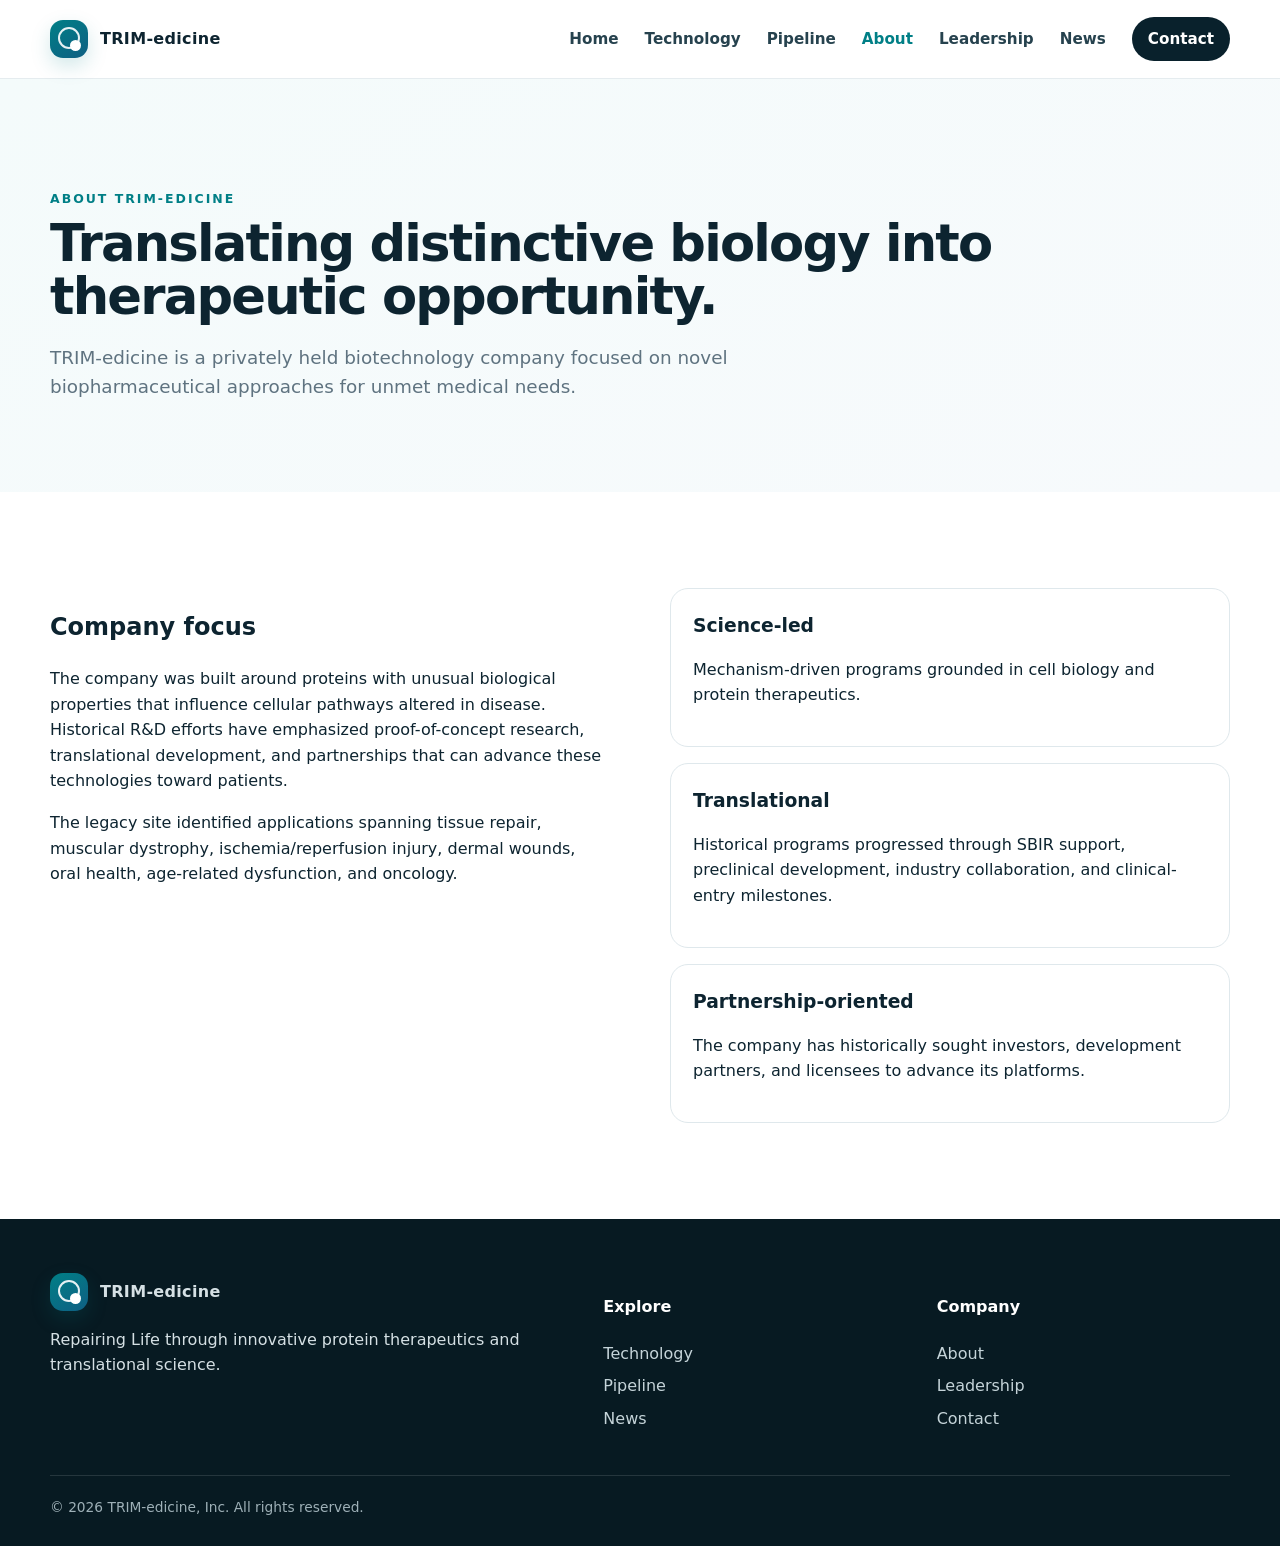
==== about/index.html @ be5250c5 "Build about page" ====
<!doctype html><html lang="en"><head><meta charset="utf-8"><meta name="viewport" content="width=device-width,initial-scale=1"><title>About | TRIM-edicine</title><meta name="description" content="About TRIM-edicine, a biotechnology company developing novel protein and peptide therapeutics."><link rel="stylesheet" href="/assets/css/main.css"></head><body><header class="site-header"><div class="container nav"><a class="brand" href="/"><span class="brand-mark"></span><span>TRIM-edicine</span></a><nav class="nav-links"><a href="/">Home</a><a href="/technology/">Technology</a><a href="/pipeline/">Pipeline</a><a aria-current="page" href="/about/">About</a><a href="/leadership/">Leadership</a><a href="/news/">News</a><a class="nav-cta" href="/contact/">Contact</a></nav><button class="menu-btn" aria-label="Toggle menu">☰</button></div></header><main><section class="page-hero"><div class="container"><div class="eyebrow">About TRIM-edicine</div><h1>Translating distinctive biology into therapeutic opportunity.</h1><p>TRIM-edicine is a privately held biotechnology company focused on novel biopharmaceutical approaches for unmet medical needs.</p></div></section><section><div class="container two-col"><div><h2>Company focus</h2><p>The company was built around proteins with unusual biological properties that influence cellular pathways altered in disease. Historical R&D efforts have emphasized proof-of-concept research, translational development, and partnerships that can advance these technologies toward patients.</p><p>The legacy site identified applications spanning tissue repair, muscular dystrophy, ischemia/reperfusion injury, dermal wounds, oral health, age-related dysfunction, and oncology.</p></div><div class="feature-list"><div class="feature"><h3>Science-led</h3><p>Mechanism-driven programs grounded in cell biology and protein therapeutics.</p></div><div class="feature"><h3>Translational</h3><p>Historical programs progressed through SBIR support, preclinical development, industry collaboration, and clinical-entry milestones.</p></div><div class="feature"><h3>Partnership-oriented</h3><p>The company has historically sought investors, development partners, and licensees to advance its platforms.</p></div></div></div></section></main><footer class="footer"><div class="container footer-grid"><div><div class="brand"><span class="brand-mark"></span><span>TRIM-edicine</span></div><p>Repairing Life through innovative protein therapeutics and translational science.</p></div><div><h4>Explore</h4><a href="/technology/">Technology</a><a href="/pipeline/">Pipeline</a><a href="/news/">News</a></div><div><h4>Company</h4><a href="/about/">About</a><a href="/leadership/">Leadership</a><a href="/contact/">Contact</a></div></div><div class="container footer-bottom">© <span data-year></span> TRIM-edicine, Inc. All rights reserved.</div></footer><script src="/assets/js/main.js"></script></body></html>
---- assets/css/main.css ----
:root{--ink:#0d2430;--muted:#5f7380;--line:#dfe8ec;--paper:#f7fafb;--white:#fff;--brand:#007f86;--brand2:#0f5f83;--accent:#89c8c2;--deep:#09212c;--shadow:0 16px 40px rgba(13,36,48,.10);--radius:24px;--max:1180px}*{box-sizing:border-box}html{scroll-behavior:smooth}body{margin:0;font-family:Inter,ui-sans-serif,system-ui,-apple-system,BlinkMacSystemFont,"Segoe UI",sans-serif;color:var(--ink);background:#fff;line-height:1.6}a{color:inherit;text-decoration:none}.container{width:min(var(--max),calc(100% - 40px));margin:auto}.site-header{position:sticky;top:0;z-index:50;background:rgba(255,255,255,.93);backdrop-filter:blur(14px);border-bottom:1px solid rgba(223,232,236,.8)}.nav{height:78px;display:flex;align-items:center;justify-content:space-between;gap:24px}.brand{display:flex;align-items:center;gap:12px;font-weight:800;letter-spacing:.02em}.brand-mark{width:38px;height:38px;border-radius:13px;background:linear-gradient(145deg,var(--brand),var(--brand2));position:relative;box-shadow:0 8px 20px rgba(0,127,134,.18)}.brand-mark:before,.brand-mark:after{content:"";position:absolute;border:2px solid rgba(255,255,255,.9);border-radius:50%}.brand-mark:before{width:18px;height:18px;left:8px;top:7px}.brand-mark:after{width:7px;height:7px;right:7px;bottom:7px;background:#fff}.nav-links{display:flex;align-items:center;gap:26px;font-size:.95rem;font-weight:650}.nav-links a{color:#26424e}.nav-links a:hover,.nav-links a[aria-current="page"]{color:var(--brand)}.nav-cta{padding:10px 16px;border-radius:999px;background:var(--deep);color:#fff!important}.menu-btn{display:none;border:0;background:none;font-size:1.5rem}.hero{position:relative;overflow:hidden;background:radial-gradient(circle at 80% 20%,rgba(137,200,194,.35),transparent 28%),linear-gradient(145deg,#f8fcfc 0%,#eef8f8 50%,#f8fbfd 100%)}.hero:after{content:"";position:absolute;width:520px;height:520px;border:1px solid rgba(0,127,134,.14);border-radius:50%;right:-120px;top:-180px;box-shadow:0 0 0 70px rgba(0,127,134,.03),0 0 0 140px rgba(15,95,131,.025)}.hero-grid{min-height:650px;display:grid;grid-template-columns:1.1fr .9fr;align-items:center;gap:70px;position:relative;z-index:1}.eyebrow{font-size:.78rem;letter-spacing:.16em;text-transform:uppercase;font-weight:800;color:var(--brand)}h1{font-size:clamp(3rem,6vw,5.7rem);line-height:.98;letter-spacing:-.045em;margin:.18em 0 .28em}.hero p{font-size:1.22rem;color:#49636f;max-width:680px}.actions{display:flex;gap:12px;flex-wrap:wrap;margin-top:30px}.btn{display:inline-flex;align-items:center;justify-content:center;padding:13px 20px;border-radius:999px;font-weight:750;border:1px solid var(--deep);transition:.2s}.btn.primary{background:var(--deep);color:#fff}.btn.secondary{background:rgba(255,255,255,.55)}.btn:hover{transform:translateY(-1px);box-shadow:0 8px 20px rgba(13,36,48,.10)}.hero-visual{height:390px;position:relative}.orbit{position:absolute;border:1px solid rgba(0,127,134,.18);border-radius:50%;inset:22px}.orbit.two{inset:72px;transform:rotate(24deg)}.orbit.three{inset:115px;transform:rotate(-30deg)}.node{position:absolute;width:88px;height:88px;border-radius:28px;background:#fff;box-shadow:var(--shadow);display:grid;place-items:center;font-weight:800;color:var(--brand2)}.node.one{top:24px;left:42%}.node.two{right:18px;top:48%}.node.three{left:18px;bottom:20px}.core{position:absolute;inset:50% auto auto 50%;transform:translate(-50%,-50%);width:128px;height:128px;border-radius:42px;background:linear-gradient(145deg,var(--brand),var(--brand2));color:#fff;display:grid;place-items:center;text-align:center;font-weight:800;box-shadow:0 20px 50px rgba(0,127,134,.28)}section{padding:96px 0}.section-head{display:flex;justify-content:space-between;align-items:end;gap:30px;margin-bottom:40px}.section-head h2,.page-hero h1{font-size:clamp(2.2rem,4vw,4rem);line-height:1.05;letter-spacing:-.035em;margin:.15em 0}.section-head p{max-width:620px;color:var(--muted)}.cards{display:grid;grid-template-columns:repeat(3,1fr);gap:22px}.card{border:1px solid var(--line);border-radius:var(--radius);padding:30px;background:#fff;min-height:260px;transition:.22s}.card:hover{transform:translateY(-4px);box-shadow:var(--shadow)}.tag{display:inline-block;padding:6px 10px;border-radius:999px;background:#eef8f7;color:var(--brand);font-size:.78rem;font-weight:800}.card h3{font-size:1.55rem;margin:26px 0 10px}.card p,.person p{color:var(--muted)}.arrow{margin-top:28px;font-weight:800;color:var(--brand)}.band{background:var(--deep);color:#fff}.band p{color:#c5d2d7}.stats{display:grid;grid-template-columns:repeat(4,1fr);gap:18px}.stat{padding:30px;border-left:1px solid rgba(255,255,255,.16)}.stat strong{display:block;font-size:2rem}.page-hero{padding:110px 0 72px;background:linear-gradient(150deg,#f4fbfb,#f7fafc)}.page-hero p{font-size:1.15rem;max-width:760px;color:var(--muted)}.two-col{display:grid;grid-template-columns:1fr 1fr;gap:60px;align-items:start}.feature-list{display:grid;gap:16px}.feature,.contact-card{padding:22px;border:1px solid var(--line);border-radius:18px;background:#fff}.feature h3{margin:0 0 6px}.program{padding:34px;border:1px solid var(--line);border-radius:26px;margin-bottom:22px}.program-grid{display:grid;grid-template-columns:180px 1fr;gap:30px}.program-code{font-size:2.4rem;font-weight:900;color:var(--brand);letter-spacing:-.04em}.pipeline-table{width:100%;border-collapse:collapse;border:1px solid var(--line);border-radius:20px;overflow:hidden}.pipeline-table th,.pipeline-table td{padding:18px 20px;border-bottom:1px solid var(--line);text-align:left}.pipeline-table th{background:#f5f9fa;font-size:.8rem;text-transform:uppercase;letter-spacing:.08em}.status{display:inline-block;padding:5px 10px;border-radius:999px;background:#eef8f7;color:var(--brand);font-weight:800;font-size:.78rem}.people{display:grid;grid-template-columns:repeat(2,1fr);gap:22px}.person{padding:28px;border:1px solid var(--line);border-radius:24px}.person h3{margin:4px 0}.person .role{color:var(--brand);font-weight:800}.news-grid{display:grid;grid-template-columns:repeat(3,1fr);gap:22px}.news-card{padding:26px;border:1px solid var(--line);border-radius:22px}.news-card time{font-size:.82rem;color:var(--brand);font-weight:800}.news-card h3{font-size:1.15rem;line-height:1.35}.notice{padding:18px 20px;border-radius:16px;background:#fff9e8;border:1px solid #f4df9a;color:#66551c}.contact-list{display:grid;gap:16px;margin-top:24px}.footer{background:#071a22;color:#d5e0e4;padding:54px 0 28px}.footer-grid{display:grid;grid-template-columns:1.4fr .8fr .8fr;gap:40px}.footer h4{color:#fff}.footer a{display:block;margin:7px 0;color:#c5d4d9}.footer-bottom{border-top:1px solid rgba(255,255,255,.12);margin-top:36px;padding-top:20px;font-size:.86rem;color:#9eb0b7}@media(max-width:900px){.nav-links{display:none;position:absolute;top:78px;left:0;right:0;background:#fff;padding:22px;flex-direction:column;border-bottom:1px solid var(--line)}.nav-links.open{display:flex}.menu-btn{display:block}.hero-grid,.two-col,.program-grid{grid-template-columns:1fr}.hero-grid{padding:70px 0;min-height:auto}.hero-visual{height:310px}.cards,.news-grid,.stats,.people,.footer-grid{grid-template-columns:1fr 1fr}}@media(max-width:620px){.container{width:min(100% - 26px,var(--max))}.cards,.news-grid,.stats,.people,.footer-grid{grid-template-columns:1fr}section{padding:68px 0}h1{font-size:3rem}.hero-visual{height:260px}.node{width:68px;height:68px;border-radius:22px;font-size:.85rem}.core{width:105px;height:105px;border-radius:34px}}
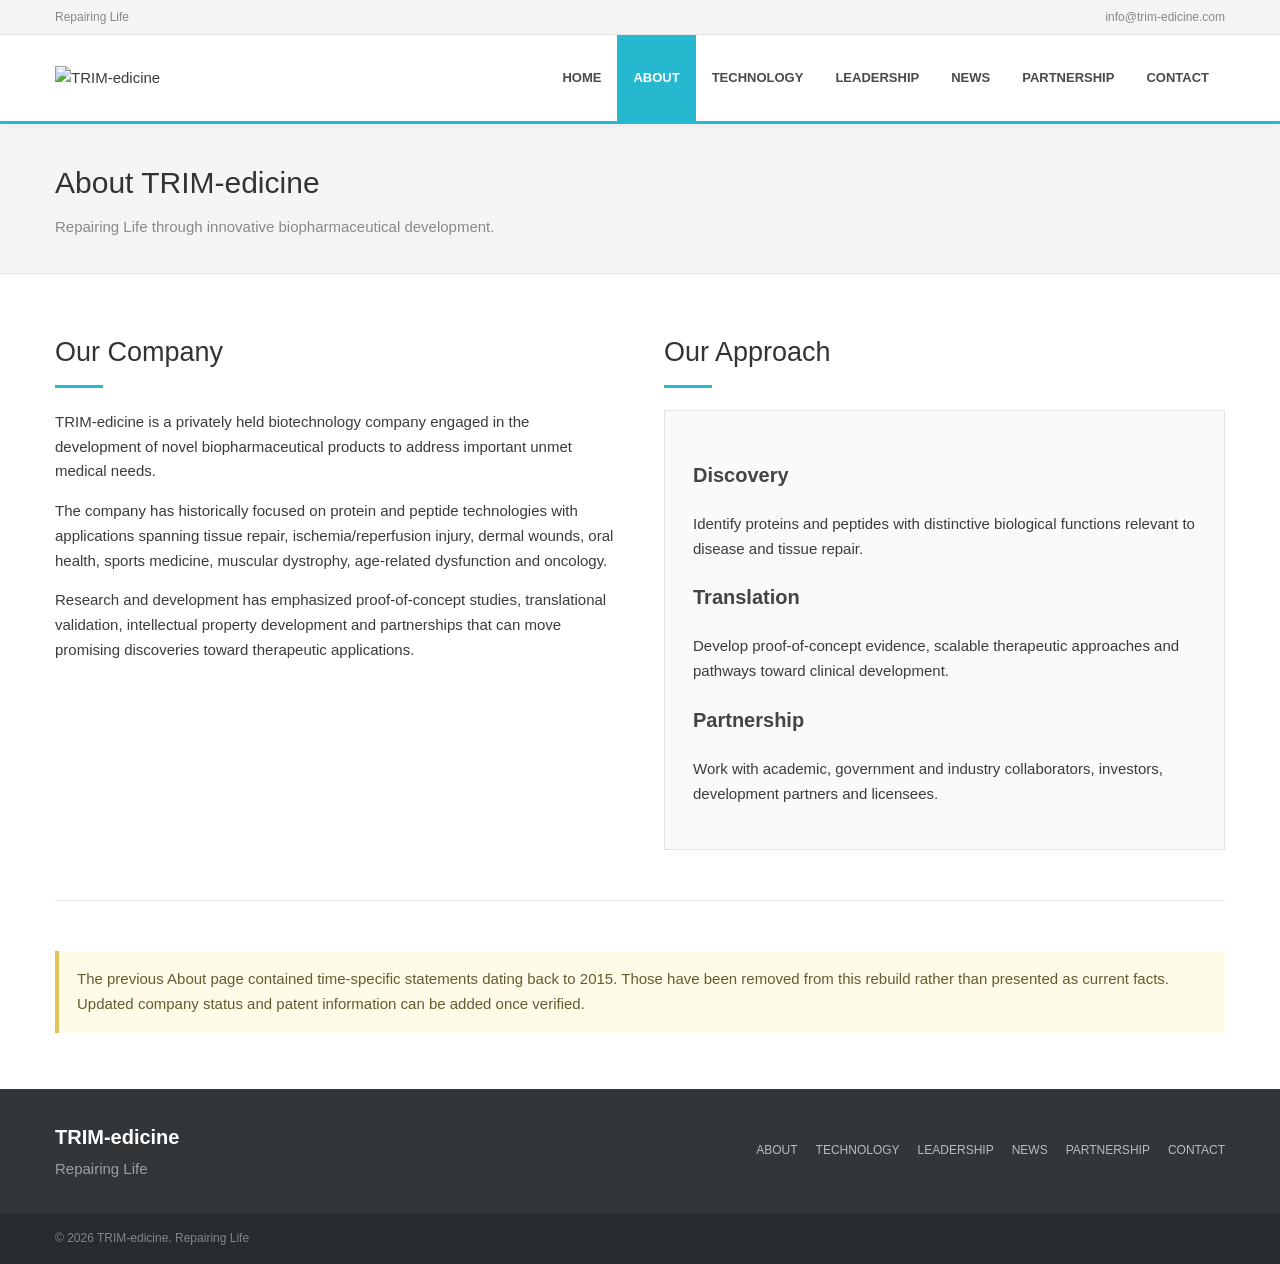
==== commit c4a5682d: "Match About page to original brand" ====
--- a/about/index.html
+++ b/about/index.html
@@ -1 +1 @@
-<!doctype html><html lang="en"><head><meta charset="utf-8"><meta name="viewport" content="width=device-width,initial-scale=1"><title>About | TRIM-edicine</title><meta name="description" content="About TRIM-edicine, a biotechnology company developing novel protein and peptide therapeutics."><link rel="stylesheet" href="/assets/css/main.css"></head><body><header class="site-header"><div class="container nav"><a class="brand" href="/"><span class="brand-mark"></span><span>TRIM-edicine</span></a><nav class="nav-links"><a href="/">Home</a><a href="/technology/">Technology</a><a href="/pipeline/">Pipeline</a><a aria-current="page" href="/about/">About</a><a href="/leadership/">Leadership</a><a href="/news/">News</a><a class="nav-cta" href="/contact/">Contact</a></nav><button class="menu-btn" aria-label="Toggle menu">☰</button></div></header><main><section class="page-hero"><div class="container"><div class="eyebrow">About TRIM-edicine</div><h1>Translating distinctive biology into therapeutic opportunity.</h1><p>TRIM-edicine is a privately held biotechnology company focused on novel biopharmaceutical approaches for unmet medical needs.</p></div></section><section><div class="container two-col"><div><h2>Company focus</h2><p>The company was built around proteins with unusual biological properties that influence cellular pathways altered in disease. Historical R&D efforts have emphasized proof-of-concept research, translational development, and partnerships that can advance these technologies toward patients.</p><p>The legacy site identified applications spanning tissue repair, muscular dystrophy, ischemia/reperfusion injury, dermal wounds, oral health, age-related dysfunction, and oncology.</p></div><div class="feature-list"><div class="feature"><h3>Science-led</h3><p>Mechanism-driven programs grounded in cell biology and protein therapeutics.</p></div><div class="feature"><h3>Translational</h3><p>Historical programs progressed through SBIR support, preclinical development, industry collaboration, and clinical-entry milestones.</p></div><div class="feature"><h3>Partnership-oriented</h3><p>The company has historically sought investors, development partners, and licensees to advance its platforms.</p></div></div></div></section></main><footer class="footer"><div class="container footer-grid"><div><div class="brand"><span class="brand-mark"></span><span>TRIM-edicine</span></div><p>Repairing Life through innovative protein therapeutics and translational science.</p></div><div><h4>Explore</h4><a href="/technology/">Technology</a><a href="/pipeline/">Pipeline</a><a href="/news/">News</a></div><div><h4>Company</h4><a href="/about/">About</a><a href="/leadership/">Leadership</a><a href="/contact/">Contact</a></div></div><div class="container footer-bottom">© <span data-year></span> TRIM-edicine, Inc. All rights reserved.</div></footer><script src="/assets/js/main.js"></script></body></html>+<!doctype html><html lang="en"><head><meta charset="utf-8"><meta name="viewport" content="width=device-width,initial-scale=1"><title>About | TRIM-edicine</title><meta name="description" content="About TRIM-edicine, a privately held biotechnology company developing novel biopharmaceutical products."><script>document.write('<base href="'+(location.hostname.endsWith('github.io')?'/trim-edicine-website/':'/')+'">')</script><link rel="stylesheet" href="assets/css/main.css"></head><body><div class="topbar"><div class="container topbar-inner"><span>Repairing Life</span><a href="mailto:info@trim-edicine.com">info@trim-edicine.com</a></div></div><header class="site-header"><div class="container nav"><a class="brand" href=""><img src="https://www.trim-edicine.com/wp-content/uploads/2015/04/Logo-Full-Color-Large-1-1-e1429759358496.jpg" alt="TRIM-edicine"></a><nav class="nav-links"><a href="">Home</a><a aria-current="page" href="about/">About</a><a href="technology/">Technology</a><a href="leadership/">Leadership</a><a href="news/">News</a><a href="partnership/">Partnership</a><a href="contact/">Contact</a></nav><button class="menu-btn" aria-label="Toggle menu">☰</button></div></header><main><section class="page-heading"><div class="container"><h1>About TRIM-edicine</h1><p>Repairing Life through innovative biopharmaceutical development.</p></div></section><section class="content-section"><div class="container two-col"><div><h2>Our Company</h2><p>TRIM-edicine is a privately held biotechnology company engaged in the development of novel biopharmaceutical products to address important unmet medical needs.</p><p>The company has historically focused on protein and peptide technologies with applications spanning tissue repair, ischemia/reperfusion injury, dermal wounds, oral health, sports medicine, muscular dystrophy, age-related dysfunction and oncology.</p><p>Research and development has emphasized proof-of-concept studies, translational validation, intellectual property development and partnerships that can move promising discoveries toward therapeutic applications.</p></div><div><h2>Our Approach</h2><div class="contact-card"><h3>Discovery</h3><p>Identify proteins and peptides with distinctive biological functions relevant to disease and tissue repair.</p><h3>Translation</h3><p>Develop proof-of-concept evidence, scalable therapeutic approaches and pathways toward clinical development.</p><h3>Partnership</h3><p>Work with academic, government and industry collaborators, investors, development partners and licensees.</p></div></div></div><div class="container"><div class="section-divider"></div><div class="notice">The previous About page contained time-specific statements dating back to 2015. Those have been removed from this rebuild rather than presented as current facts. Updated company status and patent information can be added once verified.</div></div></section></main><footer class="footer"><div class="container footer-main"><div><h3>TRIM-edicine</h3><p>Repairing Life</p></div><div class="footer-links"><a href="about/">About</a><a href="technology/">Technology</a><a href="leadership/">Leadership</a><a href="news/">News</a><a href="partnership/">Partnership</a><a href="contact/">Contact</a></div></div><div class="footer-bottom"><div class="container">© <span data-year></span> TRIM-edicine. Repairing Life</div></div></footer><script src="assets/js/main.js"></script></body></html>
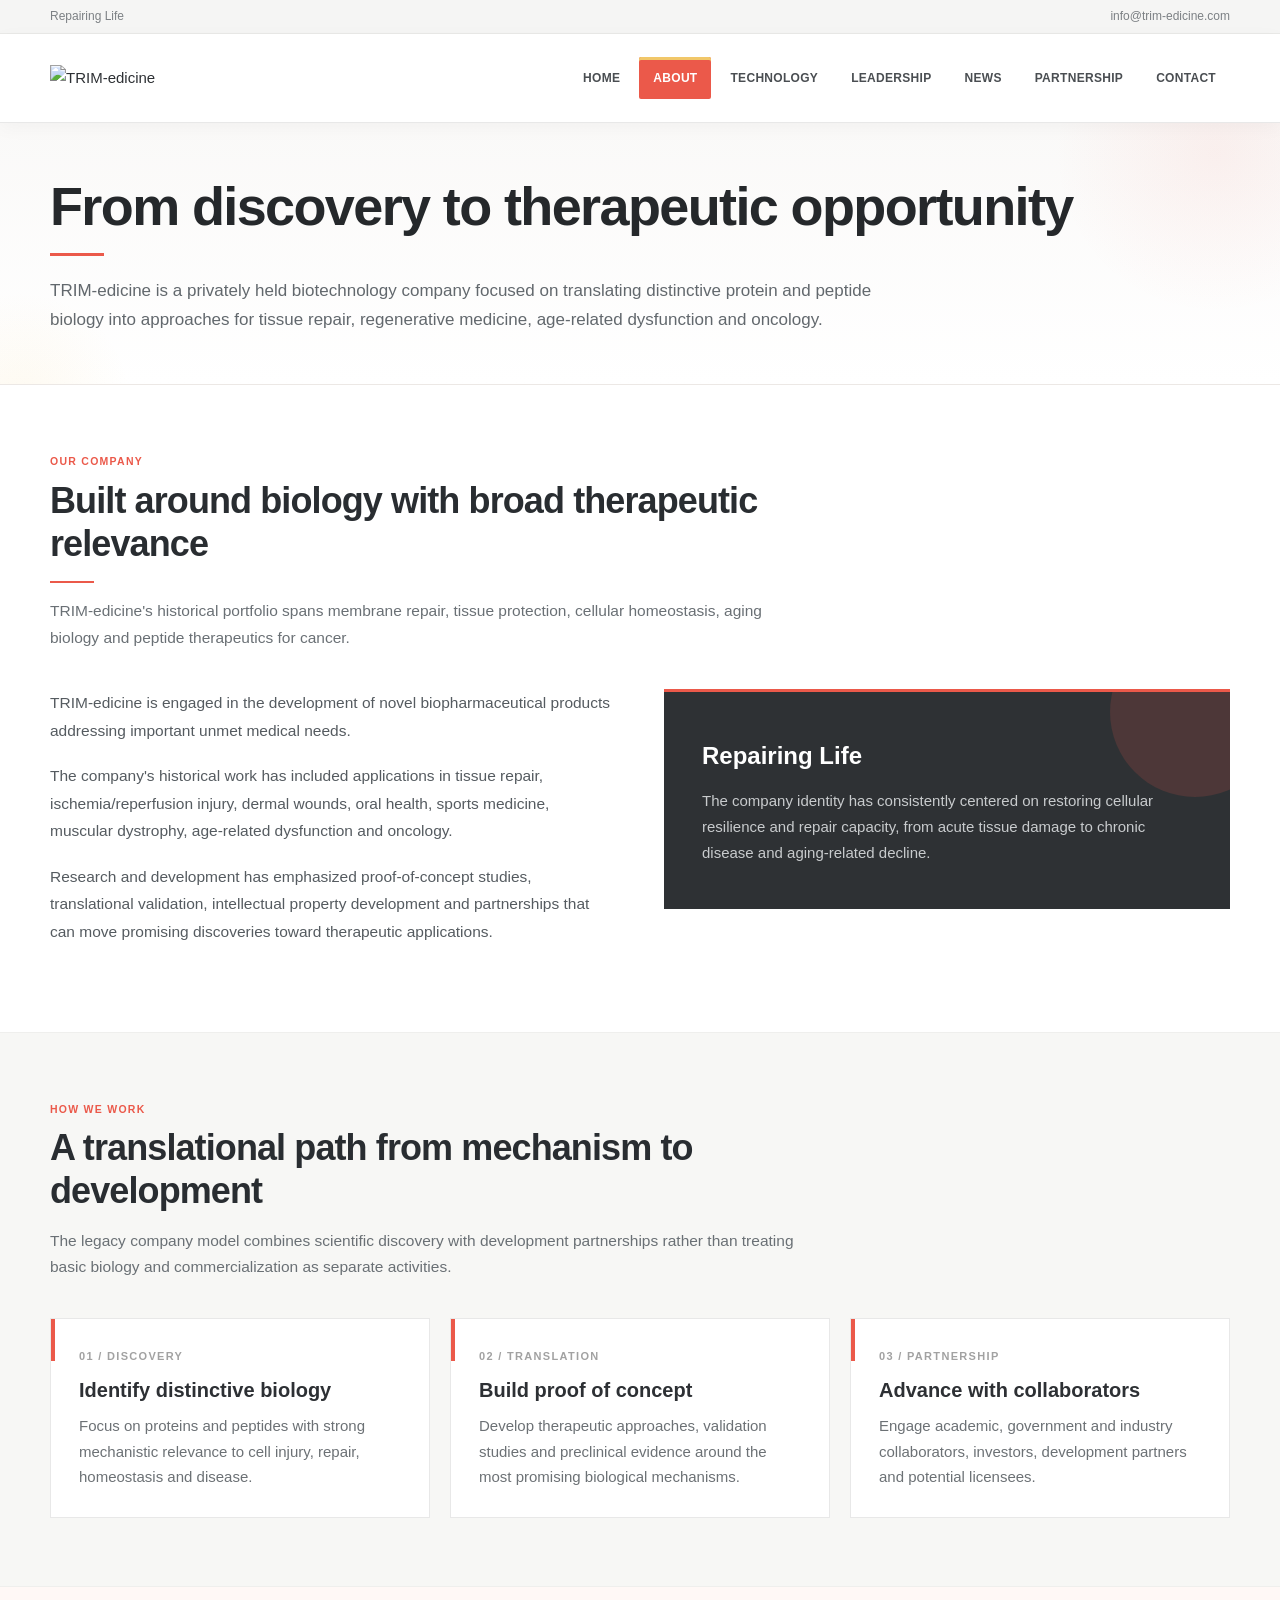
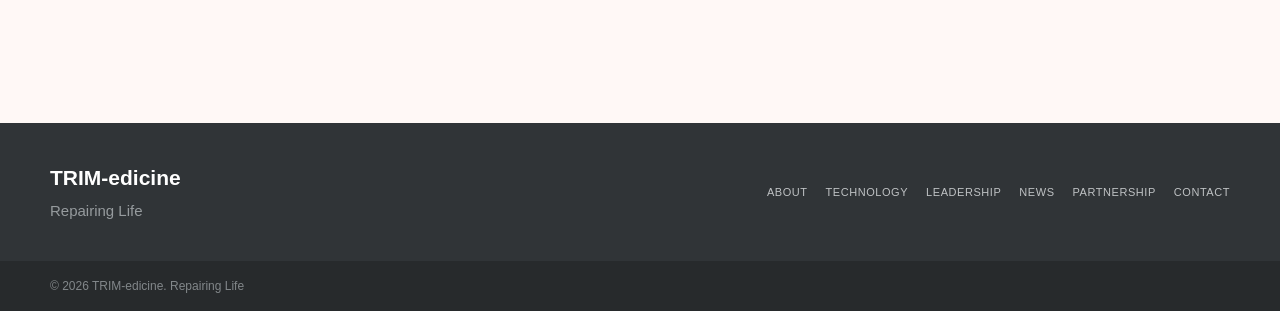
==== commit c50f20df: "Prepare production site for DreamHost launch" ====
--- a/about/index.html
+++ b/about/index.html
@@ -1 +1 @@
-<!doctype html><html lang="en"><head><meta charset="utf-8"><meta name="viewport" content="width=device-width,initial-scale=1"><title>About | TRIM-edicine</title><meta name="description" content="About TRIM-edicine, a privately held biotechnology company developing novel biopharmaceutical products."><script>document.write('<base href="'+(location.hostname.endsWith('github.io')?'/trim-edicine-website/':'/')+'">')</script><link rel="stylesheet" href="assets/css/main.css"></head><body><div class="topbar"><div class="container topbar-inner"><span>Repairing Life</span><a href="mailto:info@trim-edicine.com">info@trim-edicine.com</a></div></div><header class="site-header"><div class="container nav"><a class="brand" href=""><img src="https://www.trim-edicine.com/wp-content/uploads/2015/04/Logo-Full-Color-Large-1-1-e1429759358496.jpg" alt="TRIM-edicine"></a><nav class="nav-links"><a href="">Home</a><a aria-current="page" href="about/">About</a><a href="technology/">Technology</a><a href="leadership/">Leadership</a><a href="news/">News</a><a href="partnership/">Partnership</a><a href="contact/">Contact</a></nav><button class="menu-btn" aria-label="Toggle menu">☰</button></div></header><main><section class="page-heading"><div class="container"><h1>About TRIM-edicine</h1><p>Repairing Life through innovative biopharmaceutical development.</p></div></section><section class="content-section"><div class="container two-col"><div><h2>Our Company</h2><p>TRIM-edicine is a privately held biotechnology company engaged in the development of novel biopharmaceutical products to address important unmet medical needs.</p><p>The company has historically focused on protein and peptide technologies with applications spanning tissue repair, ischemia/reperfusion injury, dermal wounds, oral health, sports medicine, muscular dystrophy, age-related dysfunction and oncology.</p><p>Research and development has emphasized proof-of-concept studies, translational validation, intellectual property development and partnerships that can move promising discoveries toward therapeutic applications.</p></div><div><h2>Our Approach</h2><div class="contact-card"><h3>Discovery</h3><p>Identify proteins and peptides with distinctive biological functions relevant to disease and tissue repair.</p><h3>Translation</h3><p>Develop proof-of-concept evidence, scalable therapeutic approaches and pathways toward clinical development.</p><h3>Partnership</h3><p>Work with academic, government and industry collaborators, investors, development partners and licensees.</p></div></div></div><div class="container"><div class="section-divider"></div><div class="notice">The previous About page contained time-specific statements dating back to 2015. Those have been removed from this rebuild rather than presented as current facts. Updated company status and patent information can be added once verified.</div></div></section></main><footer class="footer"><div class="container footer-main"><div><h3>TRIM-edicine</h3><p>Repairing Life</p></div><div class="footer-links"><a href="about/">About</a><a href="technology/">Technology</a><a href="leadership/">Leadership</a><a href="news/">News</a><a href="partnership/">Partnership</a><a href="contact/">Contact</a></div></div><div class="footer-bottom"><div class="container">© <span data-year></span> TRIM-edicine. Repairing Life</div></div></footer><script src="assets/js/main.js"></script></body></html>+<!doctype html><html lang="en"><head><meta charset="utf-8"><meta name="viewport" content="width=device-width,initial-scale=1"><title>About | TRIM-edicine — Version 2</title><meta name="description" content="About TRIM-edicine, a biotechnology company developing novel biopharmaceutical products."><script>document.write('<base href="'+(location.hostname.endsWith('github.io')?'/trim-edicine-website/v2/':'/v2/')+'">')</script><link rel="stylesheet" href="assets/css/v2.css?v=1"></head><body><div class="v2-topbar"><div class="v2-container"><span>Repairing Life</span><a href="mailto:info@trim-edicine.com">info@trim-edicine.com</a></div></div><header class="v2-header"><div class="v2-container v2-nav"><a class="v2-brand" href=""><img src="https://www.trim-edicine.com/wp-content/uploads/2015/04/Logo-Full-Color-Large-1-1-e1429759358496.jpg" alt="TRIM-edicine"></a><nav class="v2-links"><a href="">Home</a><a aria-current="page" href="about/">About</a><a href="technology/">Technology</a><a href="leadership/">Leadership</a><a href="news/">News</a><a href="partnership/">Partnership</a><a href="contact/">Contact</a></nav><button class="v2-menu" aria-label="Toggle menu">☰</button></div></header><main><section class="v2-page-hero"><div class="v2-container"><div class="v2-eyebrow">About TRIM-edicine</div><h1>From discovery to therapeutic opportunity</h1><p>TRIM-edicine is a privately held biotechnology company focused on translating distinctive protein and peptide biology into approaches for tissue repair, regenerative medicine, age-related dysfunction and oncology.</p><div class="v2-hero-meta"><span class="v2-chip">Biopharmaceutical development</span><span class="v2-chip">Translational research</span><span class="v2-chip">Partnership driven</span></div></div></section><section class="v2-section"><div class="v2-container"><div class="v2-section-title"><div><div class="v2-kicker">Our company</div><h2>Built around biology with broad therapeutic relevance</h2><div class="v2-rule"></div></div><p>TRIM-edicine's historical portfolio spans membrane repair, tissue protection, cellular homeostasis, aging biology and peptide therapeutics for cancer.</p></div><div class="v2-grid-2"><div class="v2-copy"><p>TRIM-edicine is engaged in the development of novel biopharmaceutical products addressing important unmet medical needs.</p><p>The company's historical work has included applications in tissue repair, ischemia/reperfusion injury, dermal wounds, oral health, sports medicine, muscular dystrophy, age-related dysfunction and oncology.</p><p>Research and development has emphasized proof-of-concept studies, translational validation, intellectual property development and partnerships that can move promising discoveries toward therapeutic applications.</p></div><div class="v2-callout"><h3>Repairing Life</h3><p>The company identity has consistently centered on restoring cellular resilience and repair capacity, from acute tissue damage to chronic disease and aging-related decline.</p></div></div></div></section><section class="v2-section alt"><div class="v2-container"><div class="v2-section-title"><div><div class="v2-kicker">How we work</div><h2>A translational path from mechanism to development</h2></div><p>The legacy company model combines scientific discovery with development partnerships rather than treating basic biology and commercialization as separate activities.</p></div><div class="v2-grid-3"><article class="v2-feature-card"><div class="num">01 / DISCOVERY</div><h3>Identify distinctive biology</h3><p>Focus on proteins and peptides with strong mechanistic relevance to cell injury, repair, homeostasis and disease.</p></article><article class="v2-feature-card"><div class="num">02 / TRANSLATION</div><h3>Build proof of concept</h3><p>Develop therapeutic approaches, validation studies and preclinical evidence around the most promising biological mechanisms.</p></article><article class="v2-feature-card"><div class="num">03 / PARTNERSHIP</div><h3>Advance with collaborators</h3><p>Engage academic, government and industry collaborators, investors, development partners and potential licensees.</p></article></div></div></section><section class="v2-section warm"><div class="v2-container"><div class="v2-note">The previous About page contained time-specific statements dating back to 2015. Version 2 intentionally avoids presenting those historical claims as current facts until company status and patent information are verified.</div></div></section></main><footer class="v2-footer"><div class="v2-container v2-footer-main"><div><h3>TRIM-edicine</h3><p>Repairing Life</p></div><div class="v2-footer-links"><a href="about/">About</a><a href="technology/">Technology</a><a href="leadership/">Leadership</a><a href="news/">News</a><a href="partnership/">Partnership</a><a href="contact/">Contact</a></div></div><div class="v2-footer-bottom"><div class="v2-container">© <span data-year></span> TRIM-edicine. Repairing Life</div></div></footer><script src="assets/js/v2.js?v=1"></script></body></html>
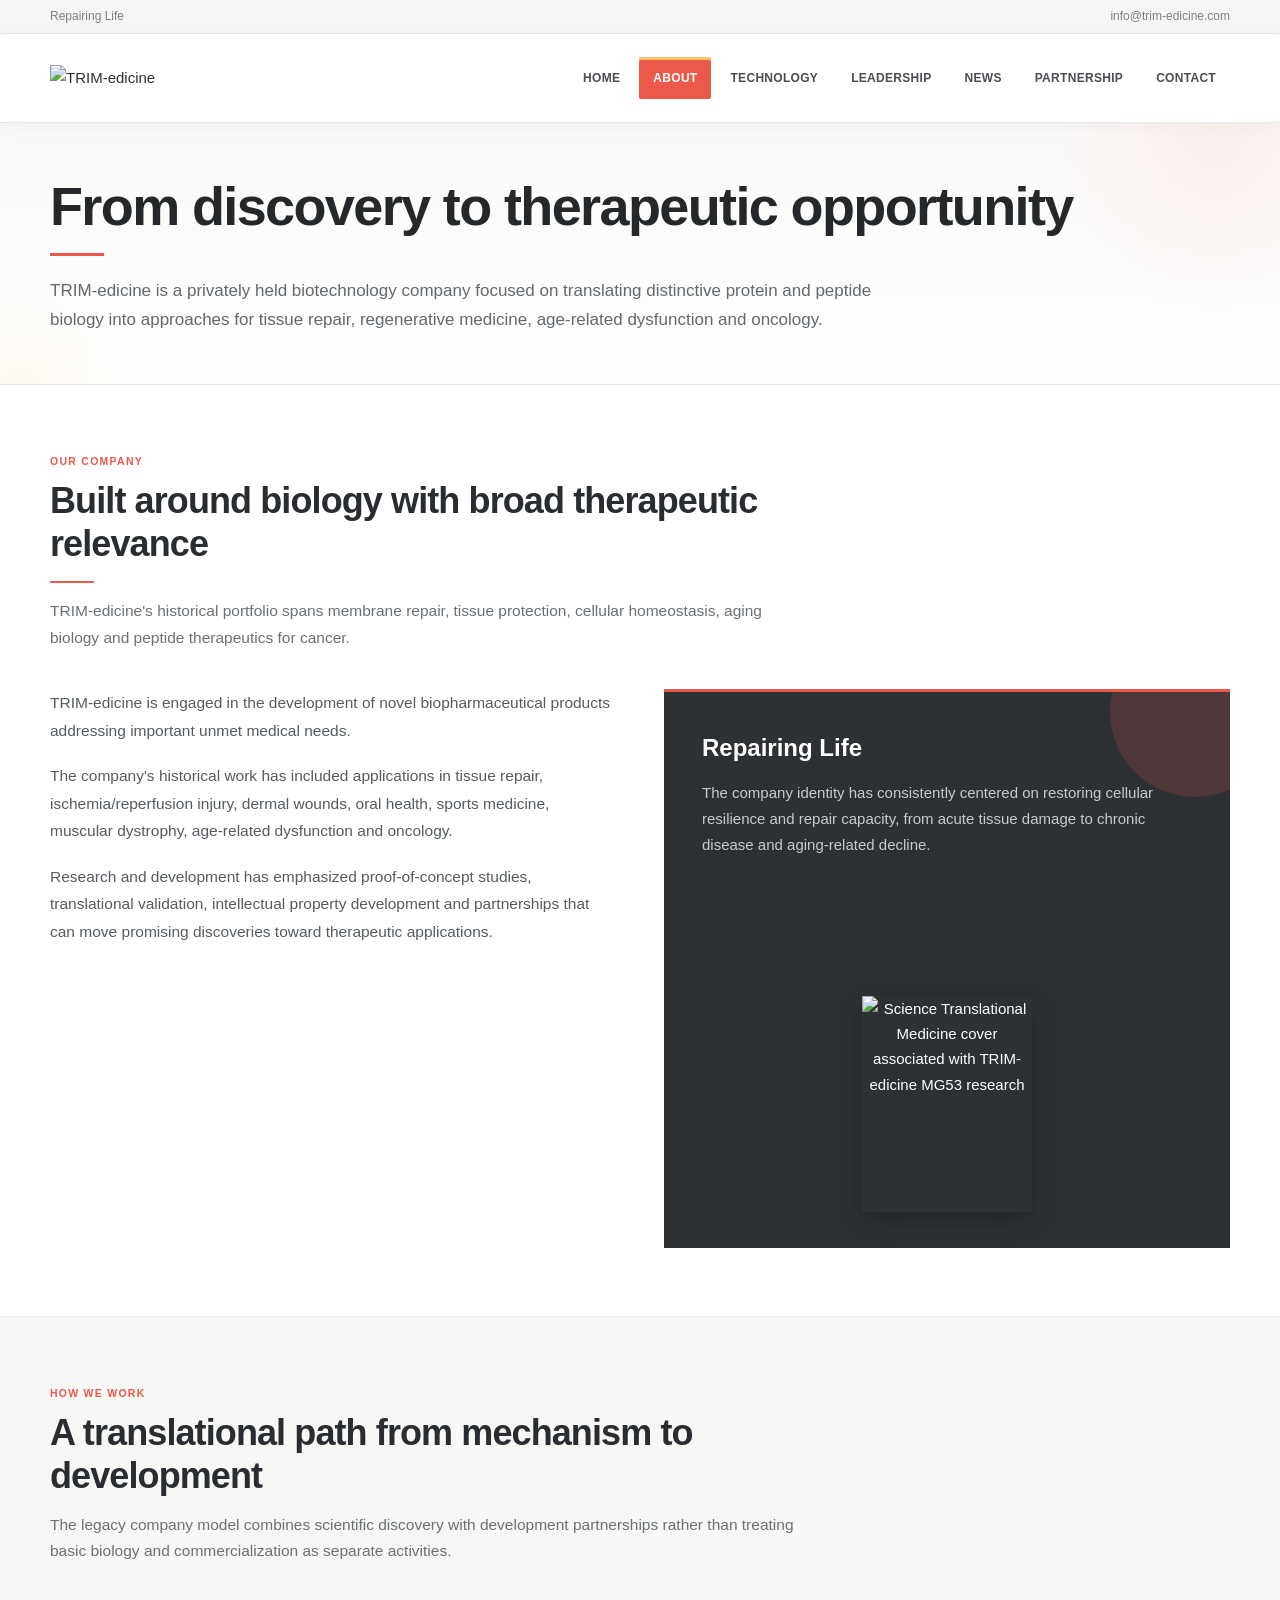
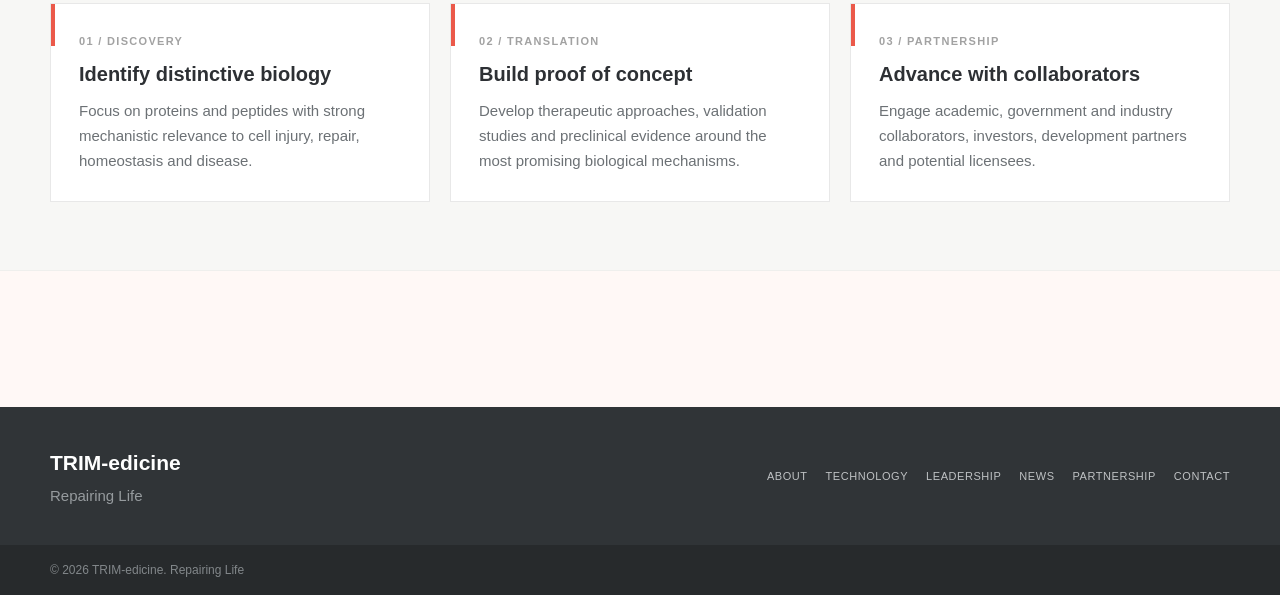
==== commit 7136bddf: "Restore Science Translational Medicine cover on About page" ====
--- a/about/index.html
+++ b/about/index.html
@@ -1 +1 @@
-<!doctype html><html lang="en"><head><meta charset="utf-8"><meta name="viewport" content="width=device-width,initial-scale=1"><title>About | TRIM-edicine — Version 2</title><meta name="description" content="About TRIM-edicine, a biotechnology company developing novel biopharmaceutical products."><script>document.write('<base href="'+(location.hostname.endsWith('github.io')?'/trim-edicine-website/v2/':'/v2/')+'">')</script><link rel="stylesheet" href="assets/css/v2.css?v=1"></head><body><div class="v2-topbar"><div class="v2-container"><span>Repairing Life</span><a href="mailto:info@trim-edicine.com">info@trim-edicine.com</a></div></div><header class="v2-header"><div class="v2-container v2-nav"><a class="v2-brand" href=""><img src="https://www.trim-edicine.com/wp-content/uploads/2015/04/Logo-Full-Color-Large-1-1-e1429759358496.jpg" alt="TRIM-edicine"></a><nav class="v2-links"><a href="">Home</a><a aria-current="page" href="about/">About</a><a href="technology/">Technology</a><a href="leadership/">Leadership</a><a href="news/">News</a><a href="partnership/">Partnership</a><a href="contact/">Contact</a></nav><button class="v2-menu" aria-label="Toggle menu">☰</button></div></header><main><section class="v2-page-hero"><div class="v2-container"><div class="v2-eyebrow">About TRIM-edicine</div><h1>From discovery to therapeutic opportunity</h1><p>TRIM-edicine is a privately held biotechnology company focused on translating distinctive protein and peptide biology into approaches for tissue repair, regenerative medicine, age-related dysfunction and oncology.</p><div class="v2-hero-meta"><span class="v2-chip">Biopharmaceutical development</span><span class="v2-chip">Translational research</span><span class="v2-chip">Partnership driven</span></div></div></section><section class="v2-section"><div class="v2-container"><div class="v2-section-title"><div><div class="v2-kicker">Our company</div><h2>Built around biology with broad therapeutic relevance</h2><div class="v2-rule"></div></div><p>TRIM-edicine's historical portfolio spans membrane repair, tissue protection, cellular homeostasis, aging biology and peptide therapeutics for cancer.</p></div><div class="v2-grid-2"><div class="v2-copy"><p>TRIM-edicine is engaged in the development of novel biopharmaceutical products addressing important unmet medical needs.</p><p>The company's historical work has included applications in tissue repair, ischemia/reperfusion injury, dermal wounds, oral health, sports medicine, muscular dystrophy, age-related dysfunction and oncology.</p><p>Research and development has emphasized proof-of-concept studies, translational validation, intellectual property development and partnerships that can move promising discoveries toward therapeutic applications.</p></div><div class="v2-callout"><h3>Repairing Life</h3><p>The company identity has consistently centered on restoring cellular resilience and repair capacity, from acute tissue damage to chronic disease and aging-related decline.</p></div></div></div></section><section class="v2-section alt"><div class="v2-container"><div class="v2-section-title"><div><div class="v2-kicker">How we work</div><h2>A translational path from mechanism to development</h2></div><p>The legacy company model combines scientific discovery with development partnerships rather than treating basic biology and commercialization as separate activities.</p></div><div class="v2-grid-3"><article class="v2-feature-card"><div class="num">01 / DISCOVERY</div><h3>Identify distinctive biology</h3><p>Focus on proteins and peptides with strong mechanistic relevance to cell injury, repair, homeostasis and disease.</p></article><article class="v2-feature-card"><div class="num">02 / TRANSLATION</div><h3>Build proof of concept</h3><p>Develop therapeutic approaches, validation studies and preclinical evidence around the most promising biological mechanisms.</p></article><article class="v2-feature-card"><div class="num">03 / PARTNERSHIP</div><h3>Advance with collaborators</h3><p>Engage academic, government and industry collaborators, investors, development partners and potential licensees.</p></article></div></div></section><section class="v2-section warm"><div class="v2-container"><div class="v2-note">The previous About page contained time-specific statements dating back to 2015. Version 2 intentionally avoids presenting those historical claims as current facts until company status and patent information are verified.</div></div></section></main><footer class="v2-footer"><div class="v2-container v2-footer-main"><div><h3>TRIM-edicine</h3><p>Repairing Life</p></div><div class="v2-footer-links"><a href="about/">About</a><a href="technology/">Technology</a><a href="leadership/">Leadership</a><a href="news/">News</a><a href="partnership/">Partnership</a><a href="contact/">Contact</a></div></div><div class="v2-footer-bottom"><div class="v2-container">© <span data-year></span> TRIM-edicine. Repairing Life</div></div></footer><script src="assets/js/v2.js?v=1"></script></body></html>+<!doctype html><html lang="en"><head><meta charset="utf-8"><meta name="viewport" content="width=device-width,initial-scale=1"><title>About | TRIM-edicine — Version 2</title><meta name="description" content="About TRIM-edicine, a biotechnology company developing novel biopharmaceutical products."><script>document.write('<base href="'+(location.hostname.endsWith('github.io')?'/trim-edicine-website/v2/':'/v2/')+'">')</script><link rel="stylesheet" href="assets/css/v2.css?v=1"></head><body><div class="v2-topbar"><div class="v2-container"><span>Repairing Life</span><a href="mailto:info@trim-edicine.com">info@trim-edicine.com</a></div></div><header class="v2-header"><div class="v2-container v2-nav"><a class="v2-brand" href=""><img src="https://www.trim-edicine.com/wp-content/uploads/2015/04/Logo-Full-Color-Large-1-1-e1429759358496.jpg" alt="TRIM-edicine"></a><nav class="v2-links"><a href="">Home</a><a aria-current="page" href="about/">About</a><a href="technology/">Technology</a><a href="leadership/">Leadership</a><a href="news/">News</a><a href="partnership/">Partnership</a><a href="contact/">Contact</a></nav><button class="v2-menu" aria-label="Toggle menu">☰</button></div></header><main><section class="v2-page-hero"><div class="v2-container"><div class="v2-eyebrow">About TRIM-edicine</div><h1>From discovery to therapeutic opportunity</h1><p>TRIM-edicine is a privately held biotechnology company focused on translating distinctive protein and peptide biology into approaches for tissue repair, regenerative medicine, age-related dysfunction and oncology.</p><div class="v2-hero-meta"><span class="v2-chip">Biopharmaceutical development</span><span class="v2-chip">Translational research</span><span class="v2-chip">Partnership driven</span></div></div></section><section class="v2-section"><div class="v2-container"><div class="v2-section-title"><div><div class="v2-kicker">Our company</div><h2>Built around biology with broad therapeutic relevance</h2><div class="v2-rule"></div></div><p>TRIM-edicine's historical portfolio spans membrane repair, tissue protection, cellular homeostasis, aging biology and peptide therapeutics for cancer.</p></div><div class="v2-grid-2"><div class="v2-copy"><p>TRIM-edicine is engaged in the development of novel biopharmaceutical products addressing important unmet medical needs.</p><p>The company's historical work has included applications in tissue repair, ischemia/reperfusion injury, dermal wounds, oral health, sports medicine, muscular dystrophy, age-related dysfunction and oncology.</p><p>Research and development has emphasized proof-of-concept studies, translational validation, intellectual property development and partnerships that can move promising discoveries toward therapeutic applications.</p></div><div class="v2-callout" style="display:flex;gap:28px;align-items:center;justify-content:space-between;flex-wrap:wrap"><div style="flex:1 1 240px"><h3>Repairing Life</h3><p>The company identity has consistently centered on restoring cellular resilience and repair capacity, from acute tissue damage to chronic disease and aging-related decline.</p></div><figure style="margin:0;flex:0 1 170px;text-align:center"><img src="https://www.trim-edicine.com/wp-content/uploads/2015/04/82077462.gif" alt="Science Translational Medicine cover associated with TRIM-edicine MG53 research" width="244" height="310" style="display:block;width:100%;max-width:170px;height:auto;margin:0 auto;box-shadow:0 9px 24px rgba(0,0,0,.28)"></figure></div></div></div></section><section class="v2-section alt"><div class="v2-container"><div class="v2-section-title"><div><div class="v2-kicker">How we work</div><h2>A translational path from mechanism to development</h2></div><p>The legacy company model combines scientific discovery with development partnerships rather than treating basic biology and commercialization as separate activities.</p></div><div class="v2-grid-3"><article class="v2-feature-card"><div class="num">01 / DISCOVERY</div><h3>Identify distinctive biology</h3><p>Focus on proteins and peptides with strong mechanistic relevance to cell injury, repair, homeostasis and disease.</p></article><article class="v2-feature-card"><div class="num">02 / TRANSLATION</div><h3>Build proof of concept</h3><p>Develop therapeutic approaches, validation studies and preclinical evidence around the most promising biological mechanisms.</p></article><article class="v2-feature-card"><div class="num">03 / PARTNERSHIP</div><h3>Advance with collaborators</h3><p>Engage academic, government and industry collaborators, investors, development partners and potential licensees.</p></article></div></div></section><section class="v2-section warm"><div class="v2-container"><div class="v2-note">The previous About page contained time-specific statements dating back to 2015. Version 2 intentionally avoids presenting those historical claims as current facts until company status and patent information are verified.</div></div></section></main><footer class="v2-footer"><div class="v2-container v2-footer-main"><div><h3>TRIM-edicine</h3><p>Repairing Life</p></div><div class="v2-footer-links"><a href="about/">About</a><a href="technology/">Technology</a><a href="leadership/">Leadership</a><a href="news/">News</a><a href="partnership/">Partnership</a><a href="contact/">Contact</a></div></div><div class="v2-footer-bottom"><div class="v2-container">© <span data-year></span> TRIM-edicine. Repairing Life</div></div></footer><script src="assets/js/v2.js?v=1"></script></body></html>
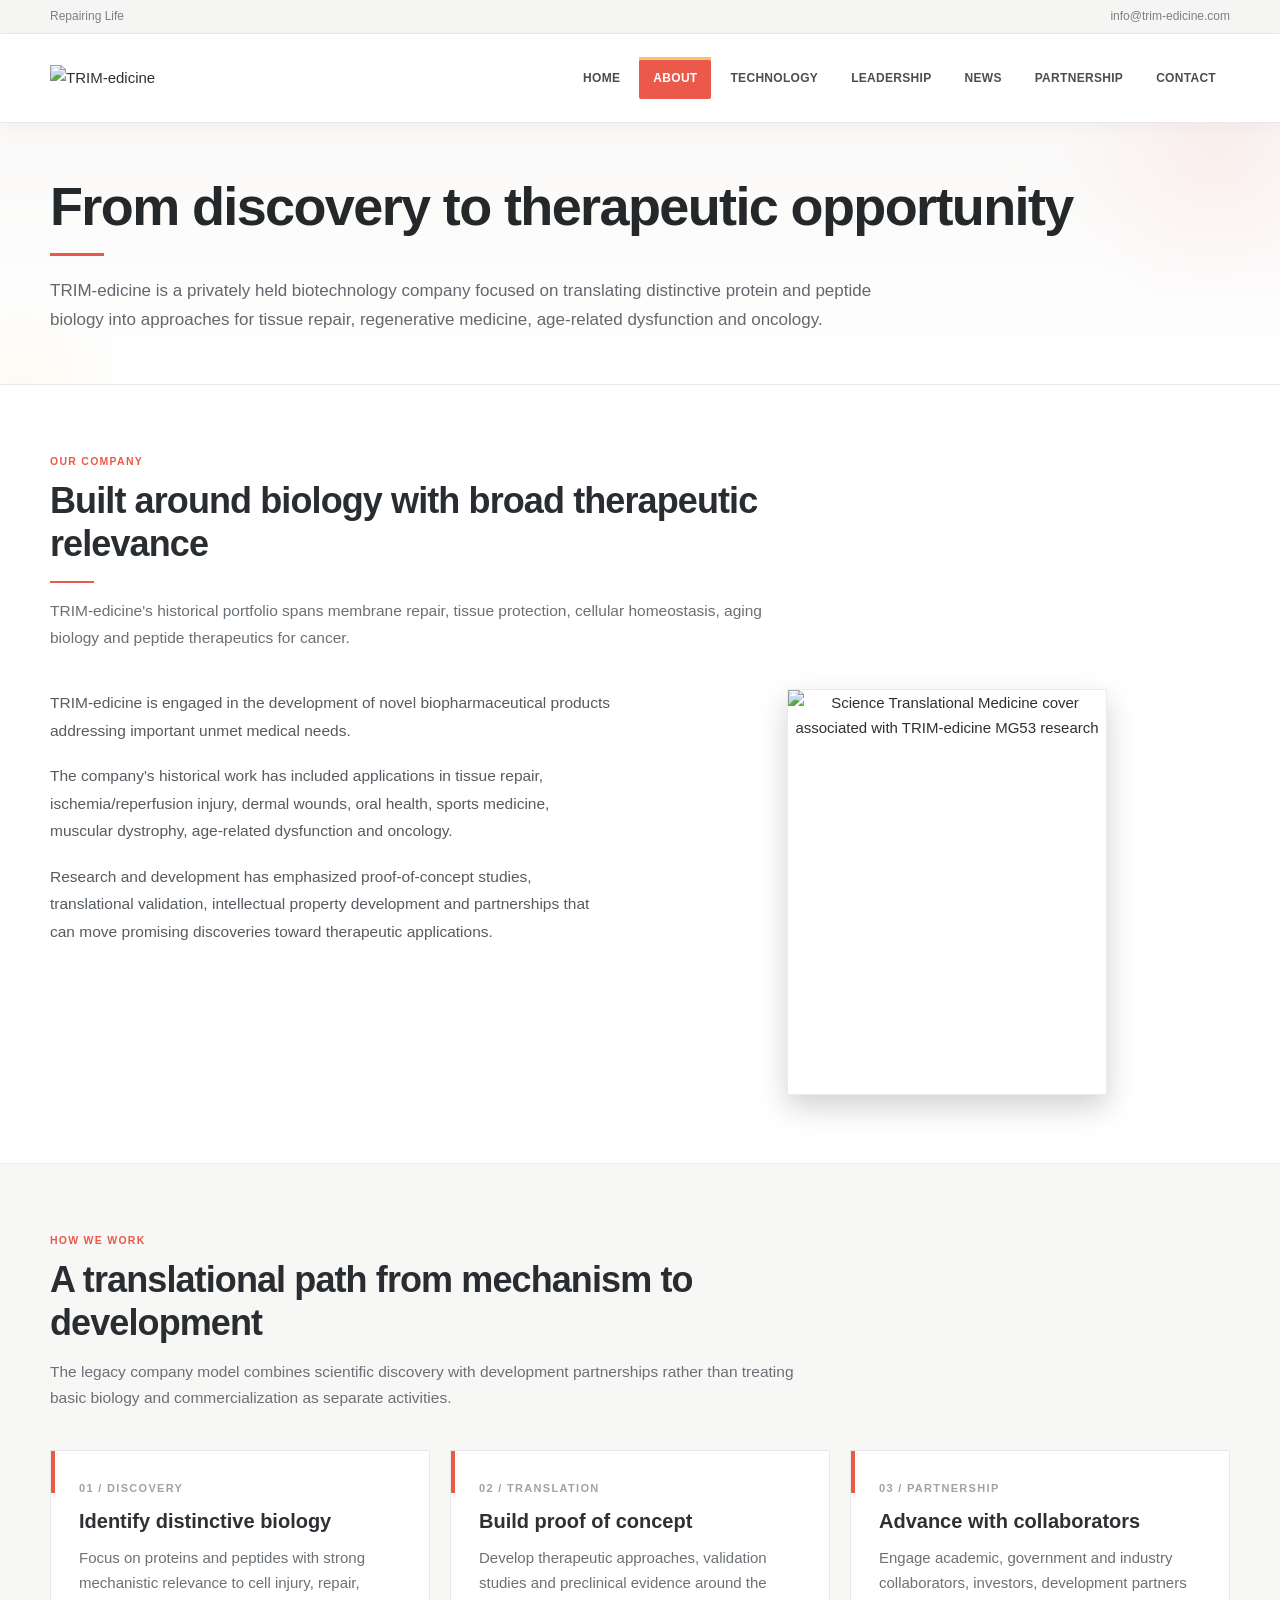
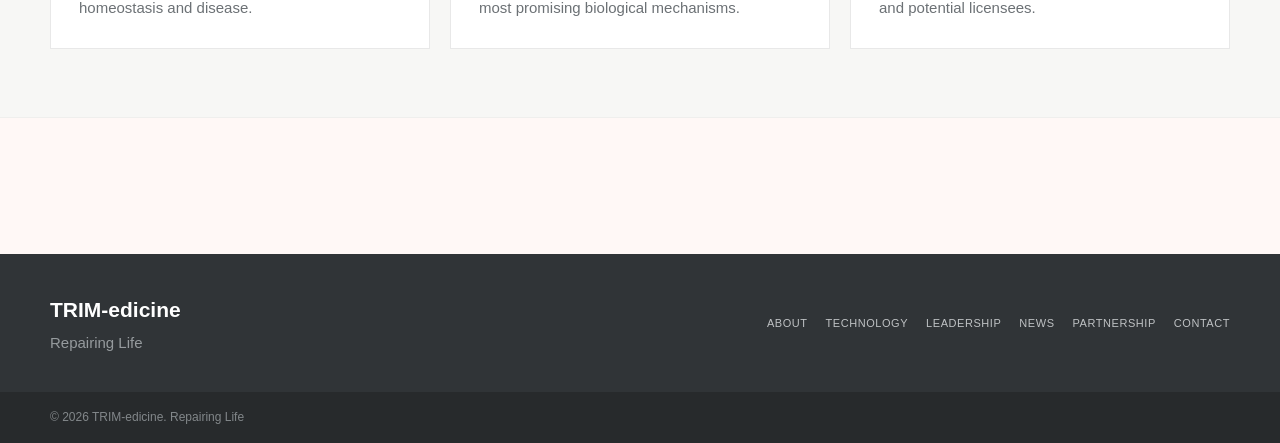
==== commit 910434da: "Simplify About cover image layout" ====
--- a/about/index.html
+++ b/about/index.html
@@ -1 +1 @@
-<!doctype html><html lang="en"><head><meta charset="utf-8"><meta name="viewport" content="width=device-width,initial-scale=1"><title>About | TRIM-edicine — Version 2</title><meta name="description" content="About TRIM-edicine, a biotechnology company developing novel biopharmaceutical products."><script>document.write('<base href="'+(location.hostname.endsWith('github.io')?'/trim-edicine-website/v2/':'/v2/')+'">')</script><link rel="stylesheet" href="assets/css/v2.css?v=1"></head><body><div class="v2-topbar"><div class="v2-container"><span>Repairing Life</span><a href="mailto:info@trim-edicine.com">info@trim-edicine.com</a></div></div><header class="v2-header"><div class="v2-container v2-nav"><a class="v2-brand" href=""><img src="https://www.trim-edicine.com/wp-content/uploads/2015/04/Logo-Full-Color-Large-1-1-e1429759358496.jpg" alt="TRIM-edicine"></a><nav class="v2-links"><a href="">Home</a><a aria-current="page" href="about/">About</a><a href="technology/">Technology</a><a href="leadership/">Leadership</a><a href="news/">News</a><a href="partnership/">Partnership</a><a href="contact/">Contact</a></nav><button class="v2-menu" aria-label="Toggle menu">☰</button></div></header><main><section class="v2-page-hero"><div class="v2-container"><div class="v2-eyebrow">About TRIM-edicine</div><h1>From discovery to therapeutic opportunity</h1><p>TRIM-edicine is a privately held biotechnology company focused on translating distinctive protein and peptide biology into approaches for tissue repair, regenerative medicine, age-related dysfunction and oncology.</p><div class="v2-hero-meta"><span class="v2-chip">Biopharmaceutical development</span><span class="v2-chip">Translational research</span><span class="v2-chip">Partnership driven</span></div></div></section><section class="v2-section"><div class="v2-container"><div class="v2-section-title"><div><div class="v2-kicker">Our company</div><h2>Built around biology with broad therapeutic relevance</h2><div class="v2-rule"></div></div><p>TRIM-edicine's historical portfolio spans membrane repair, tissue protection, cellular homeostasis, aging biology and peptide therapeutics for cancer.</p></div><div class="v2-grid-2"><div class="v2-copy"><p>TRIM-edicine is engaged in the development of novel biopharmaceutical products addressing important unmet medical needs.</p><p>The company's historical work has included applications in tissue repair, ischemia/reperfusion injury, dermal wounds, oral health, sports medicine, muscular dystrophy, age-related dysfunction and oncology.</p><p>Research and development has emphasized proof-of-concept studies, translational validation, intellectual property development and partnerships that can move promising discoveries toward therapeutic applications.</p></div><div class="v2-callout" style="display:flex;gap:28px;align-items:center;justify-content:space-between;flex-wrap:wrap"><div style="flex:1 1 240px"><h3>Repairing Life</h3><p>The company identity has consistently centered on restoring cellular resilience and repair capacity, from acute tissue damage to chronic disease and aging-related decline.</p></div><figure style="margin:0;flex:0 1 170px;text-align:center"><img src="https://www.trim-edicine.com/wp-content/uploads/2015/04/82077462.gif" alt="Science Translational Medicine cover associated with TRIM-edicine MG53 research" width="244" height="310" style="display:block;width:100%;max-width:170px;height:auto;margin:0 auto;box-shadow:0 9px 24px rgba(0,0,0,.28)"></figure></div></div></div></section><section class="v2-section alt"><div class="v2-container"><div class="v2-section-title"><div><div class="v2-kicker">How we work</div><h2>A translational path from mechanism to development</h2></div><p>The legacy company model combines scientific discovery with development partnerships rather than treating basic biology and commercialization as separate activities.</p></div><div class="v2-grid-3"><article class="v2-feature-card"><div class="num">01 / DISCOVERY</div><h3>Identify distinctive biology</h3><p>Focus on proteins and peptides with strong mechanistic relevance to cell injury, repair, homeostasis and disease.</p></article><article class="v2-feature-card"><div class="num">02 / TRANSLATION</div><h3>Build proof of concept</h3><p>Develop therapeutic approaches, validation studies and preclinical evidence around the most promising biological mechanisms.</p></article><article class="v2-feature-card"><div class="num">03 / PARTNERSHIP</div><h3>Advance with collaborators</h3><p>Engage academic, government and industry collaborators, investors, development partners and potential licensees.</p></article></div></div></section><section class="v2-section warm"><div class="v2-container"><div class="v2-note">The previous About page contained time-specific statements dating back to 2015. Version 2 intentionally avoids presenting those historical claims as current facts until company status and patent information are verified.</div></div></section></main><footer class="v2-footer"><div class="v2-container v2-footer-main"><div><h3>TRIM-edicine</h3><p>Repairing Life</p></div><div class="v2-footer-links"><a href="about/">About</a><a href="technology/">Technology</a><a href="leadership/">Leadership</a><a href="news/">News</a><a href="partnership/">Partnership</a><a href="contact/">Contact</a></div></div><div class="v2-footer-bottom"><div class="v2-container">© <span data-year></span> TRIM-edicine. Repairing Life</div></div></footer><script src="assets/js/v2.js?v=1"></script></body></html>+<!doctype html><html lang="en"><head><meta charset="utf-8"><meta name="viewport" content="width=device-width,initial-scale=1"><title>About | TRIM-edicine — Version 2</title><meta name="description" content="About TRIM-edicine, a biotechnology company developing novel biopharmaceutical products."><script>document.write('<base href="'+(location.hostname.endsWith('github.io')?'/trim-edicine-website/v2/':'/v2/')+'">')</script><link rel="stylesheet" href="assets/css/v2.css?v=1"></head><body><div class="v2-topbar"><div class="v2-container"><span>Repairing Life</span><a href="mailto:info@trim-edicine.com">info@trim-edicine.com</a></div></div><header class="v2-header"><div class="v2-container v2-nav"><a class="v2-brand" href=""><img src="https://www.trim-edicine.com/wp-content/uploads/2015/04/Logo-Full-Color-Large-1-1-e1429759358496.jpg" alt="TRIM-edicine"></a><nav class="v2-links"><a href="">Home</a><a aria-current="page" href="about/">About</a><a href="technology/">Technology</a><a href="leadership/">Leadership</a><a href="news/">News</a><a href="partnership/">Partnership</a><a href="contact/">Contact</a></nav><button class="v2-menu" aria-label="Toggle menu">☰</button></div></header><main><section class="v2-page-hero"><div class="v2-container"><div class="v2-eyebrow">About TRIM-edicine</div><h1>From discovery to therapeutic opportunity</h1><p>TRIM-edicine is a privately held biotechnology company focused on translating distinctive protein and peptide biology into approaches for tissue repair, regenerative medicine, age-related dysfunction and oncology.</p><div class="v2-hero-meta"><span class="v2-chip">Biopharmaceutical development</span><span class="v2-chip">Translational research</span><span class="v2-chip">Partnership driven</span></div></div></section><section class="v2-section"><div class="v2-container"><div class="v2-section-title"><div><div class="v2-kicker">Our company</div><h2>Built around biology with broad therapeutic relevance</h2><div class="v2-rule"></div></div><p>TRIM-edicine's historical portfolio spans membrane repair, tissue protection, cellular homeostasis, aging biology and peptide therapeutics for cancer.</p></div><div class="v2-grid-2"><div class="v2-copy" style="max-width:620px;line-height:1.8"><p>TRIM-edicine is engaged in the development of novel biopharmaceutical products addressing important unmet medical needs.</p><p>The company's historical work has included applications in tissue repair, ischemia/reperfusion injury, dermal wounds, oral health, sports medicine, muscular dystrophy, age-related dysfunction and oncology.</p><p>Research and development has emphasized proof-of-concept studies, translational validation, intellectual property development and partnerships that can move promising discoveries toward therapeutic applications.</p></div><figure style="margin:0;align-self:start;justify-self:center;width:100%;max-width:320px;text-align:center"><img src="https://www.trim-edicine.com/wp-content/uploads/2015/04/82077462.gif" alt="Science Translational Medicine cover associated with TRIM-edicine MG53 research" width="244" height="310" style="display:block;width:100%;height:auto;margin:0 auto;box-shadow:0 12px 28px rgba(0,0,0,.18);border:1px solid rgba(0,0,0,.08);background:#fff"></figure></div></div></section><section class="v2-section alt"><div class="v2-container"><div class="v2-section-title"><div><div class="v2-kicker">How we work</div><h2>A translational path from mechanism to development</h2></div><p>The legacy company model combines scientific discovery with development partnerships rather than treating basic biology and commercialization as separate activities.</p></div><div class="v2-grid-3"><article class="v2-feature-card"><div class="num">01 / DISCOVERY</div><h3>Identify distinctive biology</h3><p>Focus on proteins and peptides with strong mechanistic relevance to cell injury, repair, homeostasis and disease.</p></article><article class="v2-feature-card"><div class="num">02 / TRANSLATION</div><h3>Build proof of concept</h3><p>Develop therapeutic approaches, validation studies and preclinical evidence around the most promising biological mechanisms.</p></article><article class="v2-feature-card"><div class="num">03 / PARTNERSHIP</div><h3>Advance with collaborators</h3><p>Engage academic, government and industry collaborators, investors, development partners and potential licensees.</p></article></div></div></section><section class="v2-section warm"><div class="v2-container"><div class="v2-note">The previous About page contained time-specific statements dating back to 2015. Version 2 intentionally avoids presenting those historical claims as current facts until company status and patent information are verified.</div></div></section></main><footer class="v2-footer"><div class="v2-container v2-footer-main"><div><h3>TRIM-edicine</h3><p>Repairing Life</p></div><div class="v2-footer-links"><a href="about/">About</a><a href="technology/">Technology</a><a href="leadership/">Leadership</a><a href="news/">News</a><a href="partnership/">Partnership</a><a href="contact/">Contact</a></div></div><div class="v2-footer-bottom"><div class="v2-container">© <span data-year></span> TRIM-edicine. Repairing Life</div></div></footer><script src="assets/js/v2.js?v=1"></script></body></html>
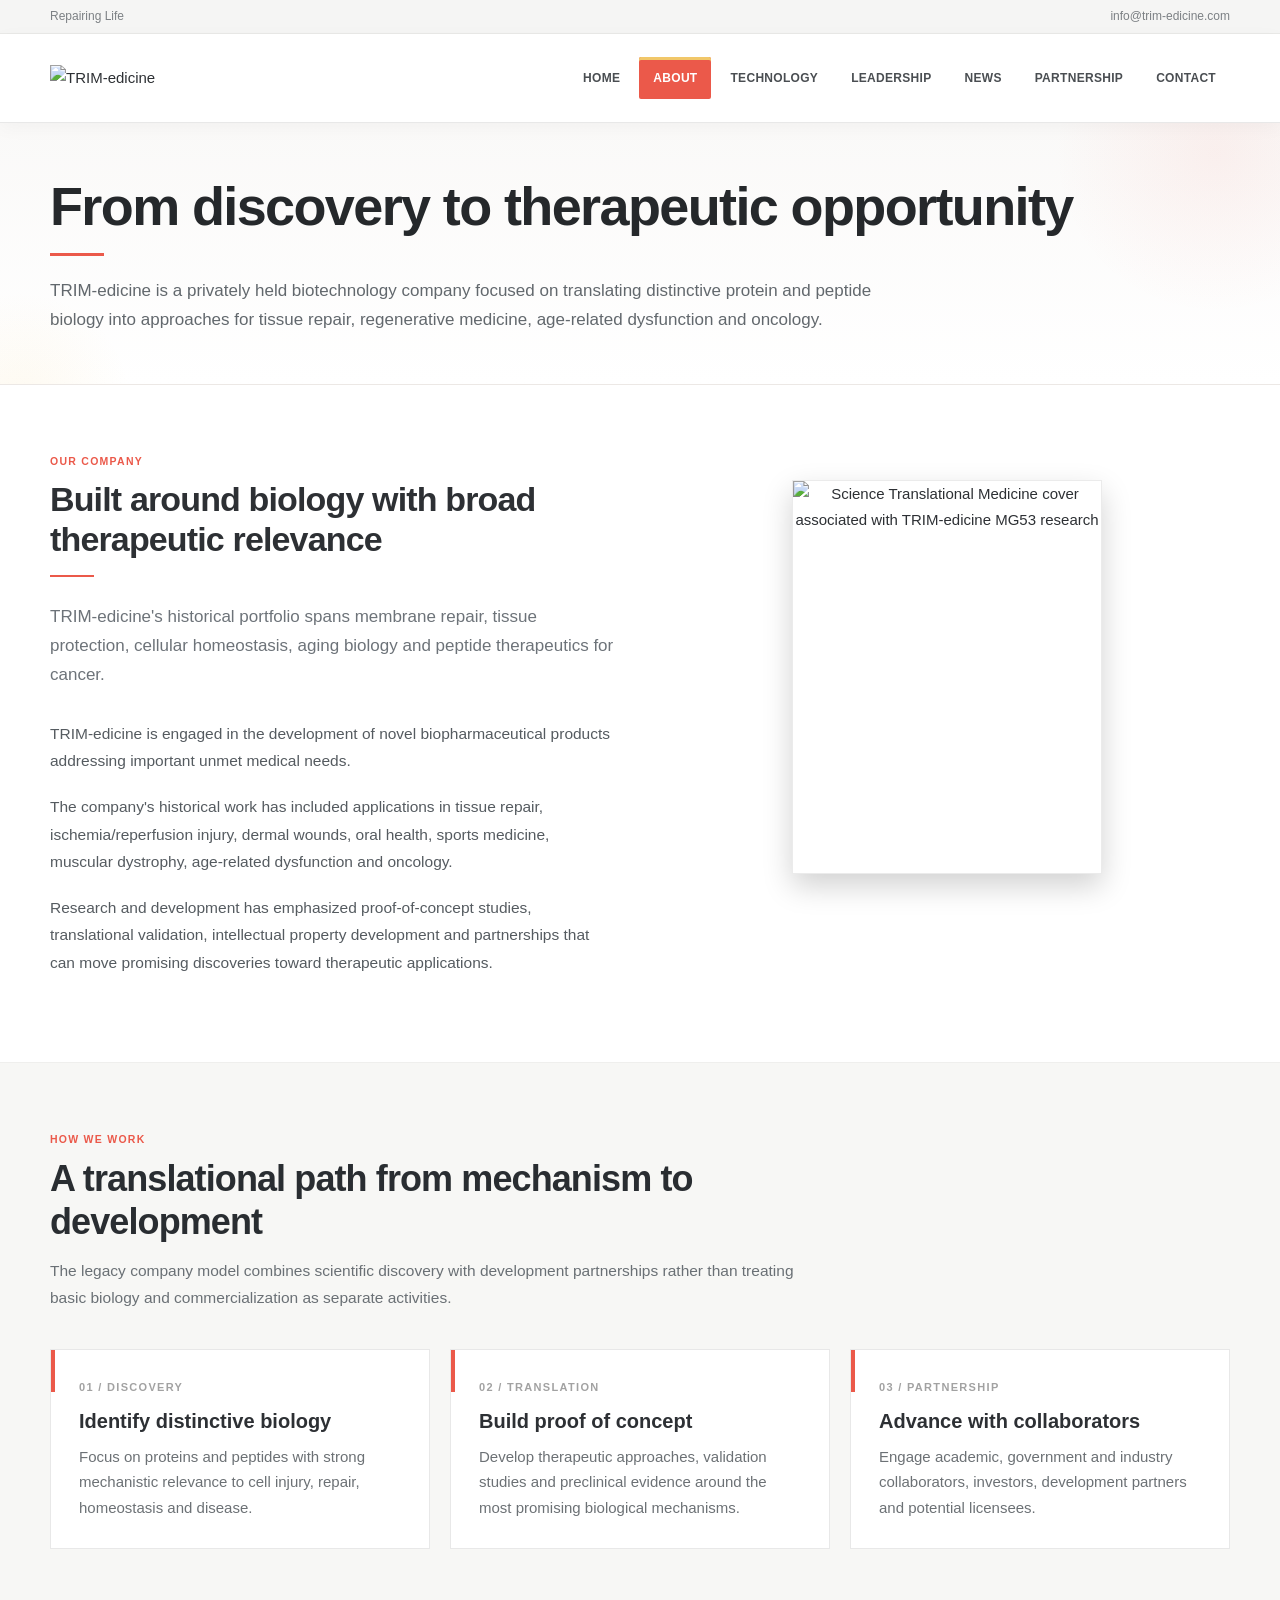
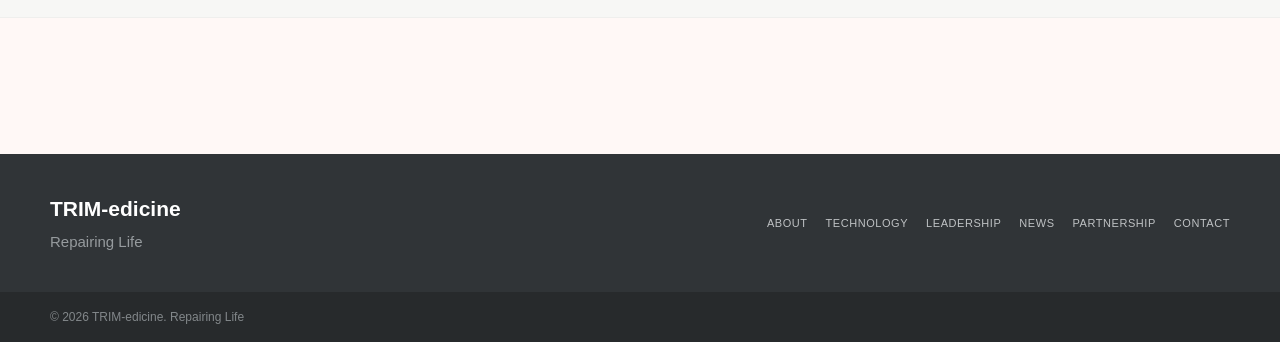
==== commit 12bbdfeb: "Align About cover with section title" ====
--- a/about/index.html
+++ b/about/index.html
@@ -1 +1 @@
-<!doctype html><html lang="en"><head><meta charset="utf-8"><meta name="viewport" content="width=device-width,initial-scale=1"><title>About | TRIM-edicine — Version 2</title><meta name="description" content="About TRIM-edicine, a biotechnology company developing novel biopharmaceutical products."><script>document.write('<base href="'+(location.hostname.endsWith('github.io')?'/trim-edicine-website/v2/':'/v2/')+'">')</script><link rel="stylesheet" href="assets/css/v2.css?v=1"></head><body><div class="v2-topbar"><div class="v2-container"><span>Repairing Life</span><a href="mailto:info@trim-edicine.com">info@trim-edicine.com</a></div></div><header class="v2-header"><div class="v2-container v2-nav"><a class="v2-brand" href=""><img src="https://www.trim-edicine.com/wp-content/uploads/2015/04/Logo-Full-Color-Large-1-1-e1429759358496.jpg" alt="TRIM-edicine"></a><nav class="v2-links"><a href="">Home</a><a aria-current="page" href="about/">About</a><a href="technology/">Technology</a><a href="leadership/">Leadership</a><a href="news/">News</a><a href="partnership/">Partnership</a><a href="contact/">Contact</a></nav><button class="v2-menu" aria-label="Toggle menu">☰</button></div></header><main><section class="v2-page-hero"><div class="v2-container"><div class="v2-eyebrow">About TRIM-edicine</div><h1>From discovery to therapeutic opportunity</h1><p>TRIM-edicine is a privately held biotechnology company focused on translating distinctive protein and peptide biology into approaches for tissue repair, regenerative medicine, age-related dysfunction and oncology.</p><div class="v2-hero-meta"><span class="v2-chip">Biopharmaceutical development</span><span class="v2-chip">Translational research</span><span class="v2-chip">Partnership driven</span></div></div></section><section class="v2-section"><div class="v2-container"><div class="v2-section-title"><div><div class="v2-kicker">Our company</div><h2>Built around biology with broad therapeutic relevance</h2><div class="v2-rule"></div></div><p>TRIM-edicine's historical portfolio spans membrane repair, tissue protection, cellular homeostasis, aging biology and peptide therapeutics for cancer.</p></div><div class="v2-grid-2"><div class="v2-copy" style="max-width:620px;line-height:1.8"><p>TRIM-edicine is engaged in the development of novel biopharmaceutical products addressing important unmet medical needs.</p><p>The company's historical work has included applications in tissue repair, ischemia/reperfusion injury, dermal wounds, oral health, sports medicine, muscular dystrophy, age-related dysfunction and oncology.</p><p>Research and development has emphasized proof-of-concept studies, translational validation, intellectual property development and partnerships that can move promising discoveries toward therapeutic applications.</p></div><figure style="margin:0;align-self:start;justify-self:center;width:100%;max-width:320px;text-align:center"><img src="https://www.trim-edicine.com/wp-content/uploads/2015/04/82077462.gif" alt="Science Translational Medicine cover associated with TRIM-edicine MG53 research" width="244" height="310" style="display:block;width:100%;height:auto;margin:0 auto;box-shadow:0 12px 28px rgba(0,0,0,.18);border:1px solid rgba(0,0,0,.08);background:#fff"></figure></div></div></section><section class="v2-section alt"><div class="v2-container"><div class="v2-section-title"><div><div class="v2-kicker">How we work</div><h2>A translational path from mechanism to development</h2></div><p>The legacy company model combines scientific discovery with development partnerships rather than treating basic biology and commercialization as separate activities.</p></div><div class="v2-grid-3"><article class="v2-feature-card"><div class="num">01 / DISCOVERY</div><h3>Identify distinctive biology</h3><p>Focus on proteins and peptides with strong mechanistic relevance to cell injury, repair, homeostasis and disease.</p></article><article class="v2-feature-card"><div class="num">02 / TRANSLATION</div><h3>Build proof of concept</h3><p>Develop therapeutic approaches, validation studies and preclinical evidence around the most promising biological mechanisms.</p></article><article class="v2-feature-card"><div class="num">03 / PARTNERSHIP</div><h3>Advance with collaborators</h3><p>Engage academic, government and industry collaborators, investors, development partners and potential licensees.</p></article></div></div></section><section class="v2-section warm"><div class="v2-container"><div class="v2-note">The previous About page contained time-specific statements dating back to 2015. Version 2 intentionally avoids presenting those historical claims as current facts until company status and patent information are verified.</div></div></section></main><footer class="v2-footer"><div class="v2-container v2-footer-main"><div><h3>TRIM-edicine</h3><p>Repairing Life</p></div><div class="v2-footer-links"><a href="about/">About</a><a href="technology/">Technology</a><a href="leadership/">Leadership</a><a href="news/">News</a><a href="partnership/">Partnership</a><a href="contact/">Contact</a></div></div><div class="v2-footer-bottom"><div class="v2-container">© <span data-year></span> TRIM-edicine. Repairing Life</div></div></footer><script src="assets/js/v2.js?v=1"></script></body></html>+<!doctype html><html lang="en"><head><meta charset="utf-8"><meta name="viewport" content="width=device-width,initial-scale=1"><title>About | TRIM-edicine — Version 2</title><meta name="description" content="About TRIM-edicine, a biotechnology company developing novel biopharmaceutical products."><script>document.write('<base href="'+(location.hostname.endsWith('github.io')?'/trim-edicine-website/v2/':'/v2/')+'">')</script><link rel="stylesheet" href="assets/css/v2.css?v=1"></head><body><div class="v2-topbar"><div class="v2-container"><span>Repairing Life</span><a href="mailto:info@trim-edicine.com">info@trim-edicine.com</a></div></div><header class="v2-header"><div class="v2-container v2-nav"><a class="v2-brand" href=""><img src="https://www.trim-edicine.com/wp-content/uploads/2015/04/Logo-Full-Color-Large-1-1-e1429759358496.jpg" alt="TRIM-edicine"></a><nav class="v2-links"><a href="">Home</a><a aria-current="page" href="about/">About</a><a href="technology/">Technology</a><a href="leadership/">Leadership</a><a href="news/">News</a><a href="partnership/">Partnership</a><a href="contact/">Contact</a></nav><button class="v2-menu" aria-label="Toggle menu">☰</button></div></header><main><section class="v2-page-hero"><div class="v2-container"><div class="v2-eyebrow">About TRIM-edicine</div><h1>From discovery to therapeutic opportunity</h1><p>TRIM-edicine is a privately held biotechnology company focused on translating distinctive protein and peptide biology into approaches for tissue repair, regenerative medicine, age-related dysfunction and oncology.</p><div class="v2-hero-meta"><span class="v2-chip">Biopharmaceutical development</span><span class="v2-chip">Translational research</span><span class="v2-chip">Partnership driven</span></div></div></section><section class="v2-section"><div class="v2-container"><div class="v2-grid-2" style="align-items:start;gap:56px"><div><div class="v2-kicker">Our company</div><h2 style="font-size:34px;line-height:1.18;letter-spacing:-.025em;margin:0;font-weight:640">Built around biology with broad therapeutic relevance</h2><div class="v2-rule"></div><p style="margin:26px 0 30px;color:var(--v2-muted);font-size:17px;line-height:1.7;max-width:620px">TRIM-edicine's historical portfolio spans membrane repair, tissue protection, cellular homeostasis, aging biology and peptide therapeutics for cancer.</p><div class="v2-copy" style="max-width:620px;line-height:1.8"><p>TRIM-edicine is engaged in the development of novel biopharmaceutical products addressing important unmet medical needs.</p><p>The company's historical work has included applications in tissue repair, ischemia/reperfusion injury, dermal wounds, oral health, sports medicine, muscular dystrophy, age-related dysfunction and oncology.</p><p>Research and development has emphasized proof-of-concept studies, translational validation, intellectual property development and partnerships that can move promising discoveries toward therapeutic applications.</p></div></div><figure style="margin:0;align-self:start;justify-self:center;width:100%;max-width:310px;padding-top:27px;text-align:center"><img src="https://www.trim-edicine.com/wp-content/uploads/2015/04/82077462.gif" alt="Science Translational Medicine cover associated with TRIM-edicine MG53 research" width="244" height="310" style="display:block;width:100%;height:auto;margin:0 auto;box-shadow:0 12px 28px rgba(0,0,0,.18);border:1px solid rgba(0,0,0,.08);background:#fff"></figure></div></div></section><section class="v2-section alt"><div class="v2-container"><div class="v2-section-title"><div><div class="v2-kicker">How we work</div><h2>A translational path from mechanism to development</h2></div><p>The legacy company model combines scientific discovery with development partnerships rather than treating basic biology and commercialization as separate activities.</p></div><div class="v2-grid-3"><article class="v2-feature-card"><div class="num">01 / DISCOVERY</div><h3>Identify distinctive biology</h3><p>Focus on proteins and peptides with strong mechanistic relevance to cell injury, repair, homeostasis and disease.</p></article><article class="v2-feature-card"><div class="num">02 / TRANSLATION</div><h3>Build proof of concept</h3><p>Develop therapeutic approaches, validation studies and preclinical evidence around the most promising biological mechanisms.</p></article><article class="v2-feature-card"><div class="num">03 / PARTNERSHIP</div><h3>Advance with collaborators</h3><p>Engage academic, government and industry collaborators, investors, development partners and potential licensees.</p></article></div></div></section><section class="v2-section warm"><div class="v2-container"><div class="v2-note">The previous About page contained time-specific statements dating back to 2015. Version 2 intentionally avoids presenting those historical claims as current facts until company status and patent information are verified.</div></div></section></main><footer class="v2-footer"><div class="v2-container v2-footer-main"><div><h3>TRIM-edicine</h3><p>Repairing Life</p></div><div class="v2-footer-links"><a href="about/">About</a><a href="technology/">Technology</a><a href="leadership/">Leadership</a><a href="news/">News</a><a href="partnership/">Partnership</a><a href="contact/">Contact</a></div></div><div class="v2-footer-bottom"><div class="v2-container">© <span data-year></span> TRIM-edicine. Repairing Life</div></div></footer><script src="assets/js/v2.js?v=1"></script></body></html>
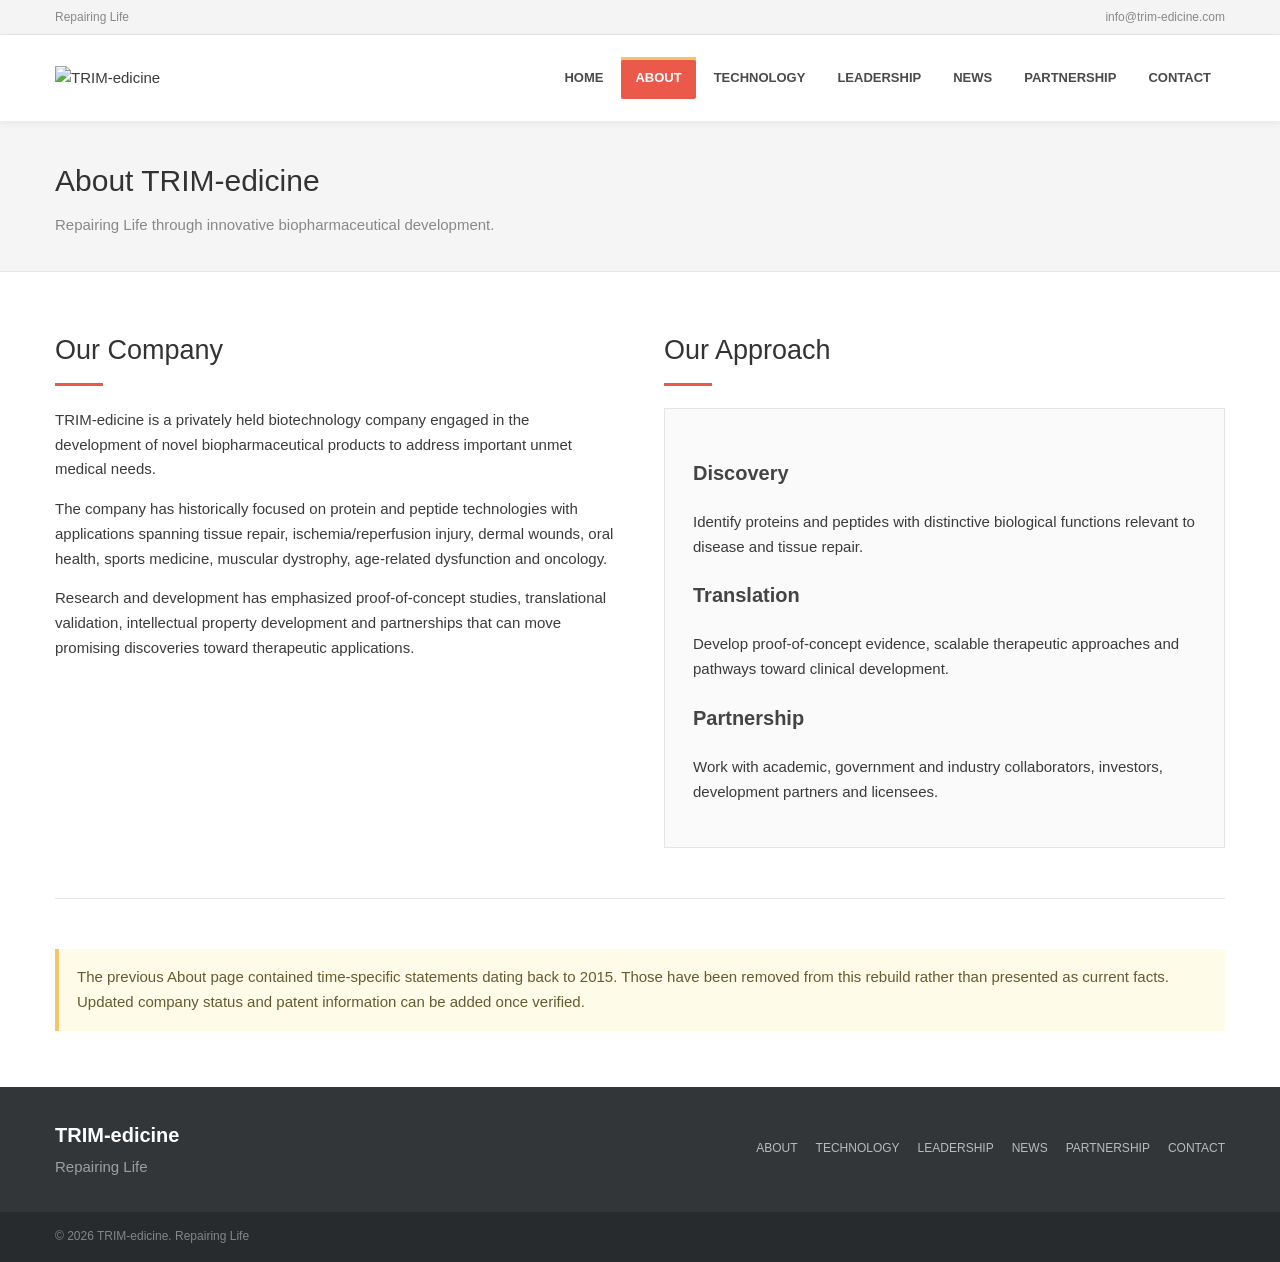
==== commit a98fadff: "Merge 6417f7ad35364fc9de6cd4d76fc7a1422cff948c into cee11e0326b31602f57bdf572a0234b369bd08b9" ====
--- a/about/index.html
+++ b/about/index.html
@@ -1 +1 @@
-<!doctype html><html lang="en"><head><meta charset="utf-8"><meta name="viewport" content="width=device-width,initial-scale=1"><title>About | TRIM-edicine — Version 2</title><meta name="description" content="About TRIM-edicine, a biotechnology company developing novel biopharmaceutical products."><script>document.write('<base href="'+(location.hostname.endsWith('github.io')?'/trim-edicine-website/v2/':'/v2/')+'">')</script><link rel="stylesheet" href="assets/css/v2.css?v=1"></head><body><div class="v2-topbar"><div class="v2-container"><span>Repairing Life</span><a href="mailto:info@trim-edicine.com">info@trim-edicine.com</a></div></div><header class="v2-header"><div class="v2-container v2-nav"><a class="v2-brand" href=""><img src="https://www.trim-edicine.com/wp-content/uploads/2015/04/Logo-Full-Color-Large-1-1-e1429759358496.jpg" alt="TRIM-edicine"></a><nav class="v2-links"><a href="">Home</a><a aria-current="page" href="about/">About</a><a href="technology/">Technology</a><a href="leadership/">Leadership</a><a href="news/">News</a><a href="partnership/">Partnership</a><a href="contact/">Contact</a></nav><button class="v2-menu" aria-label="Toggle menu">☰</button></div></header><main><section class="v2-page-hero"><div class="v2-container"><div class="v2-eyebrow">About TRIM-edicine</div><h1>From discovery to therapeutic opportunity</h1><p>TRIM-edicine is a privately held biotechnology company focused on translating distinctive protein and peptide biology into approaches for tissue repair, regenerative medicine, age-related dysfunction and oncology.</p><div class="v2-hero-meta"><span class="v2-chip">Biopharmaceutical development</span><span class="v2-chip">Translational research</span><span class="v2-chip">Partnership driven</span></div></div></section><section class="v2-section"><div class="v2-container"><div class="v2-grid-2" style="align-items:start;gap:56px"><div><div class="v2-kicker">Our company</div><h2 style="font-size:34px;line-height:1.18;letter-spacing:-.025em;margin:0;font-weight:640">Built around biology with broad therapeutic relevance</h2><div class="v2-rule"></div><p style="margin:26px 0 30px;color:var(--v2-muted);font-size:17px;line-height:1.7;max-width:620px">TRIM-edicine's historical portfolio spans membrane repair, tissue protection, cellular homeostasis, aging biology and peptide therapeutics for cancer.</p><div class="v2-copy" style="max-width:620px;line-height:1.8"><p>TRIM-edicine is engaged in the development of novel biopharmaceutical products addressing important unmet medical needs.</p><p>The company's historical work has included applications in tissue repair, ischemia/reperfusion injury, dermal wounds, oral health, sports medicine, muscular dystrophy, age-related dysfunction and oncology.</p><p>Research and development has emphasized proof-of-concept studies, translational validation, intellectual property development and partnerships that can move promising discoveries toward therapeutic applications.</p></div></div><figure style="margin:0;align-self:start;justify-self:center;width:100%;max-width:310px;padding-top:27px;text-align:center"><img src="https://www.trim-edicine.com/wp-content/uploads/2015/04/82077462.gif" alt="Science Translational Medicine cover associated with TRIM-edicine MG53 research" width="244" height="310" style="display:block;width:100%;height:auto;margin:0 auto;box-shadow:0 12px 28px rgba(0,0,0,.18);border:1px solid rgba(0,0,0,.08);background:#fff"></figure></div></div></section><section class="v2-section alt"><div class="v2-container"><div class="v2-section-title"><div><div class="v2-kicker">How we work</div><h2>A translational path from mechanism to development</h2></div><p>The legacy company model combines scientific discovery with development partnerships rather than treating basic biology and commercialization as separate activities.</p></div><div class="v2-grid-3"><article class="v2-feature-card"><div class="num">01 / DISCOVERY</div><h3>Identify distinctive biology</h3><p>Focus on proteins and peptides with strong mechanistic relevance to cell injury, repair, homeostasis and disease.</p></article><article class="v2-feature-card"><div class="num">02 / TRANSLATION</div><h3>Build proof of concept</h3><p>Develop therapeutic approaches, validation studies and preclinical evidence around the most promising biological mechanisms.</p></article><article class="v2-feature-card"><div class="num">03 / PARTNERSHIP</div><h3>Advance with collaborators</h3><p>Engage academic, government and industry collaborators, investors, development partners and potential licensees.</p></article></div></div></section><section class="v2-section warm"><div class="v2-container"><div class="v2-note">The previous About page contained time-specific statements dating back to 2015. Version 2 intentionally avoids presenting those historical claims as current facts until company status and patent information are verified.</div></div></section></main><footer class="v2-footer"><div class="v2-container v2-footer-main"><div><h3>TRIM-edicine</h3><p>Repairing Life</p></div><div class="v2-footer-links"><a href="about/">About</a><a href="technology/">Technology</a><a href="leadership/">Leadership</a><a href="news/">News</a><a href="partnership/">Partnership</a><a href="contact/">Contact</a></div></div><div class="v2-footer-bottom"><div class="v2-container">© <span data-year></span> TRIM-edicine. Repairing Life</div></div></footer><script src="assets/js/v2.js?v=1"></script></body></html>+<!doctype html><html lang="en"><head><meta charset="utf-8"><meta name="viewport" content="width=device-width,initial-scale=1"><title>About | TRIM-edicine</title><meta name="description" content="About TRIM-edicine, a privately held biotechnology company developing novel biopharmaceutical products."><script>document.write('<base href="'+(location.hostname.endsWith('github.io')?'/trim-edicine-website/':'/')+'">')</script><link rel="stylesheet" href="assets/css/main.css"></head><body><div class="topbar"><div class="container topbar-inner"><span>Repairing Life</span><a href="mailto:info@trim-edicine.com">info@trim-edicine.com</a></div></div><header class="site-header"><div class="container nav"><a class="brand" href=""><img src="https://www.trim-edicine.com/wp-content/uploads/2015/04/Logo-Full-Color-Large-1-1-e1429759358496.jpg" alt="TRIM-edicine"></a><nav class="nav-links"><a href="">Home</a><a aria-current="page" href="about/">About</a><a href="technology/">Technology</a><a href="leadership/">Leadership</a><a href="news/">News</a><a href="partnership/">Partnership</a><a href="contact/">Contact</a></nav><button class="menu-btn" aria-label="Toggle menu">☰</button></div></header><main><section class="page-heading"><div class="container"><h1>About TRIM-edicine</h1><p>Repairing Life through innovative biopharmaceutical development.</p></div></section><section class="content-section"><div class="container two-col"><div><h2>Our Company</h2><p>TRIM-edicine is a privately held biotechnology company engaged in the development of novel biopharmaceutical products to address important unmet medical needs.</p><p>The company has historically focused on protein and peptide technologies with applications spanning tissue repair, ischemia/reperfusion injury, dermal wounds, oral health, sports medicine, muscular dystrophy, age-related dysfunction and oncology.</p><p>Research and development has emphasized proof-of-concept studies, translational validation, intellectual property development and partnerships that can move promising discoveries toward therapeutic applications.</p></div><div><h2>Our Approach</h2><div class="contact-card"><h3>Discovery</h3><p>Identify proteins and peptides with distinctive biological functions relevant to disease and tissue repair.</p><h3>Translation</h3><p>Develop proof-of-concept evidence, scalable therapeutic approaches and pathways toward clinical development.</p><h3>Partnership</h3><p>Work with academic, government and industry collaborators, investors, development partners and licensees.</p></div></div></div><div class="container"><div class="section-divider"></div><div class="notice">The previous About page contained time-specific statements dating back to 2015. Those have been removed from this rebuild rather than presented as current facts. Updated company status and patent information can be added once verified.</div></div></section></main><footer class="footer"><div class="container footer-main"><div><h3>TRIM-edicine</h3><p>Repairing Life</p></div><div class="footer-links"><a href="about/">About</a><a href="technology/">Technology</a><a href="leadership/">Leadership</a><a href="news/">News</a><a href="partnership/">Partnership</a><a href="contact/">Contact</a></div></div><div class="footer-bottom"><div class="container">© <span data-year></span> TRIM-edicine. Repairing Life</div></div></footer><script src="assets/js/main.js"></script></body></html>
